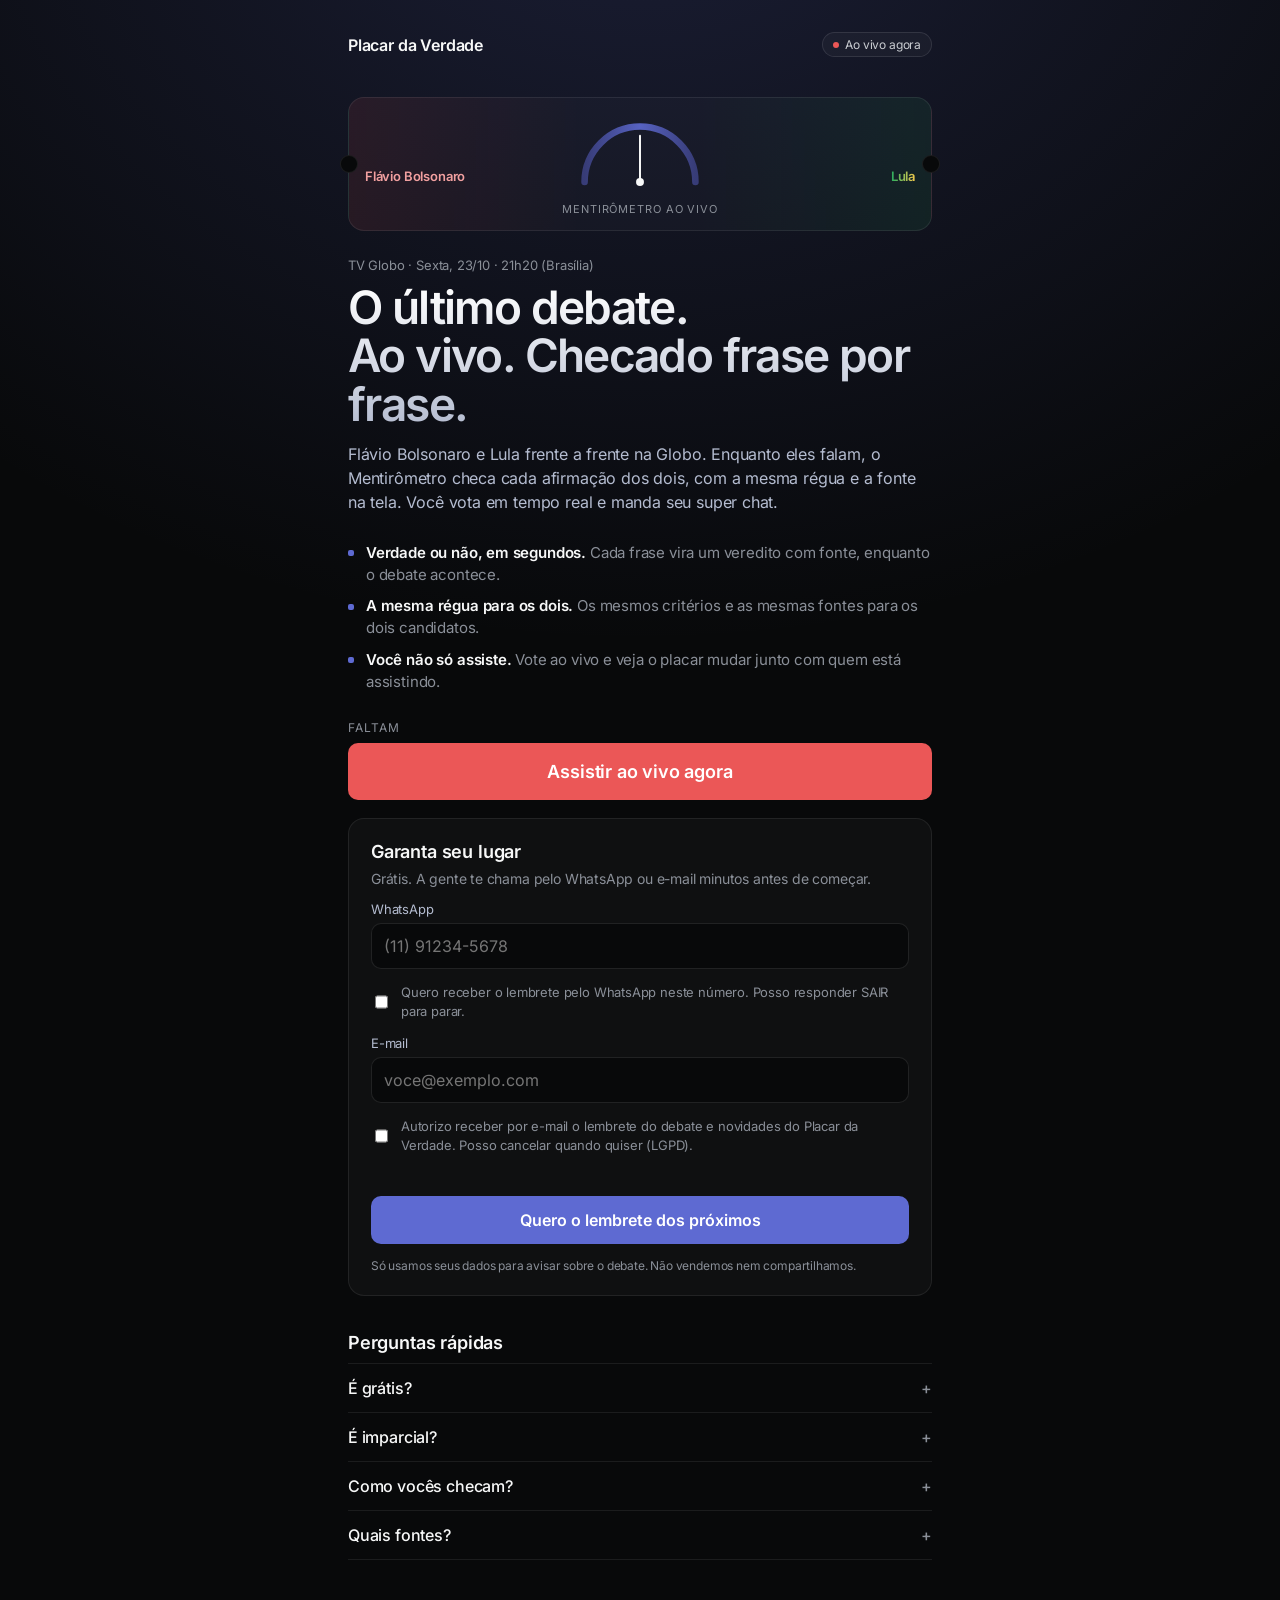
==== landing/index.html @ 4f18fa37 "Deploy landing copy" ====
<!doctype html>
<html lang="pt-BR">
<head>
<meta charset="utf-8">
<meta name="viewport" content="width=device-width, initial-scale=1, viewport-fit=cover">
<title>O último debate, checado frase por frase · Placar da Verdade</title>
<meta name="description" content="Debate da Globo, sex 23/10 às 21h20 (Brasília), com checagem de fatos ao vivo. Receba o lembrete.">
<meta property="og:image" content="../og.jpg">
<link rel="icon" href="../favicon.svg">
<link rel="stylesheet" href="./landing.css">
<script src="../config.js"></script>
<script src="./landing.config.js"></script>
</head>
<body>
<main class="wrap">
  <header class="top"><a href="../" class="brand">Placar da Verdade</a><span class="pill"><i class="dot"></i><span id="pill">Sexta, 21h20</span></span></header>
  <section class="hero">
    <div class="ticket" aria-hidden="true">
      <div class="side a"><span>Flávio Bolsonaro</span></div>
      <svg class="gauge" viewBox="0 0 200 112"><defs><linearGradient id="g" x1="0" x2="1"><stop offset="0" stop-color="#3b4080"/><stop offset=".5" stop-color="#5e6ad2"/><stop offset="1" stop-color="#3b4080"/></linearGradient></defs>
        <path d="M16 100a84 84 0 0 1 168 0" fill="none" stroke="url(#g)" stroke-width="10" stroke-linecap="round" opacity=".9"/>
        <g class="needle"><line x1="100" y1="100" x2="100" y2="30" stroke="#f7f8f8" stroke-width="3" stroke-linecap="round"/><circle cx="100" cy="100" r="6" fill="#f7f8f8"/></g></svg>
      <div class="side b"><span>Lula</span></div>
      <p class="tlabel">Mentirômetro ao vivo</p>
    </div>
    <p class="eyebrow" id="when">TV Globo · Sexta, 23/10 · 21h20 (Brasília)</p>
    <h1>O último debate.<br>Ao vivo. Checado frase por frase.</h1>
    <p class="sub">Flávio Bolsonaro e Lula frente a frente na Globo. Enquanto eles falam, o Mentirômetro checa cada afirmação dos dois, com a mesma régua e a fonte na tela. Você vota em tempo real e manda seu super chat.</p>
    <ul class="perks">
      <li><b>Verdade ou não, em segundos.</b> Cada frase vira um veredito com fonte, enquanto o debate acontece.</li>
      <li><b>A mesma régua para os dois.</b> Os mesmos critérios e as mesmas fontes para os dois candidatos.</li>
      <li><b>Você não só assiste.</b> Vote ao vivo e veja o placar mudar junto com quem está assistindo.</li>
    </ul>
    <p class="clabel">Faltam</p>
    <div class="count" id="count" aria-live="polite">
      <div><b id="cd-d">0</b><span>dias</span></div><div><b id="cd-h">00</b><span>horas</span></div>
      <div><b id="cd-m">00</b><span>min</span></div><div><b id="cd-s">00</b><span>seg</span></div>
    </div>
    <a class="cta live hidden" id="watch" href="../?live=1">Assistir ao vivo agora</a>
    <p class="subs hidden" id="subs-row"><b id="subs" class="mono">—</b> pessoas já vão assistir</p>
  </section>
  <form class="card" id="form" novalidate>
    <h2>Garanta seu lugar</h2>
    <p class="muted small">Grátis. A gente te chama pelo WhatsApp ou e-mail minutos antes de começar.</p>
    <label class="field">WhatsApp<input id="wa" type="tel" inputmode="tel" autocomplete="tel-national" placeholder="(11) 91234-5678"></label>
    <label class="check"><input type="checkbox" id="c-wa"> <span>Quero receber o lembrete pelo WhatsApp neste número. Posso responder SAIR para parar.</span></label>
    <label class="field">E-mail<input id="email" type="email" inputmode="email" autocomplete="email" placeholder="voce@exemplo.com"></label>
    <label class="check"><input type="checkbox" id="c-email"> <span>Autorizo receber por e-mail o lembrete do debate e novidades do Placar da Verdade. Posso cancelar quando quiser (LGPD).</span></label>
    <p class="err" id="err" role="alert"></p>
    <button class="cta" id="go" type="submit">Quero o lembrete</button>
    <p class="fine muted">Só usamos seus dados para avisar sobre o debate. Não vendemos nem compartilhamos.</p>
  </form>
  <div class="card ok hidden" id="done"><h2>Lugar garantido.</h2><p id="done-msg">Você vai receber o lembrete.</p><a href="../">Ver como o placar funciona →</a></div>
  <section class="faq">
    <h2>Perguntas rápidas</h2>
    <details><summary>É grátis?</summary><p>Sim. Assistir, votar e receber o lembrete não custa nada. O super chat é opcional.</p></details>
    <details><summary>É imparcial?</summary><p>Usamos os mesmos critérios para os dois candidatos. A gente checa o que é dito, não quem diz. Cada veredito mostra a fonte para você conferir.</p></details>
    <details><summary>Como vocês checam?</summary><p>A fala é transcrita ao vivo e dividida em afirmações. Cada uma é comparada com dados oficiais e checagens profissionais já publicadas. Quando não há dado confiável, aparece "sem dados", nunca um chute.</p></details>
    <details><summary>Quais fontes?</summary><p>Órgãos oficiais (IBGE, Banco Central, ministérios, TSE) e agências de checagem profissionais. O link da fonte aparece junto com cada veredito.</p></details>
  </section>
</main>
<script type="module" src="./landing.mjs"></script>
</body>
</html>
---- landing/landing.css ----
@font-face { font-family: Inter; font-weight: 100 900; font-display: swap; src: url("../fonts/inter-latin.woff2") format("woff2"); }
* { box-sizing: border-box; }
body { margin: 0; min-height: 100vh; background: radial-gradient(ellipse 80% 50% at 50% -10%, rgba(94,106,210,.22), transparent), #08090a;
  color: #f7f8f8; font-family: Inter, system-ui, sans-serif; font-feature-settings: "cv11","ss01"; -webkit-font-smoothing: antialiased; letter-spacing: -.011em; }
a { color: #c9ccd1; } .muted { color: #8a8f98; } .mono, .count b { font-variant-numeric: tabular-nums; } .hidden { display: none !important; }
.wrap { max-width: 560px; margin: 0 auto; padding: 20px 18px 48px; }
.top { display: flex; justify-content: space-between; align-items: center; margin-bottom: 40px; }
.brand { font-weight: 600; text-decoration: none; color: #f7f8f8; }
.pill { display: flex; gap: 6px; align-items: center; font-size: 12px; color: #c9ccd1; border: 1px solid rgba(255,255,255,.1); background: rgba(255,255,255,.03); padding: 4px 10px; border-radius: 99px; }
.dot { width: 6px; height: 6px; border-radius: 50%; background: #8a8f98; } .is-live .dot { background: #eb5757; animation: p 1.2s infinite; }
@keyframes p { 50% { opacity: .3; } }
.eyebrow { color: #8a8f98; font-size: 13px; margin: 0 0 10px; }
h1 { font-size: clamp(32px, 8vw, 48px); line-height: 1.05; letter-spacing: -.035em; margin: 0 0 14px; font-weight: 600;
  background: linear-gradient(180deg,#fff,#b4bcd0); -webkit-background-clip: text; background-clip: text; color: transparent; }
.sub { color: #b4bcd0; font-size: 16px; line-height: 1.5; margin: 0 0 28px; }
.count { display: grid; grid-template-columns: repeat(4,1fr); gap: 8px; margin-bottom: 18px; }
.count div { background: rgba(255,255,255,.03); border: 1px solid rgba(255,255,255,.08); border-radius: 12px; padding: 14px 0 10px; text-align: center; }
.count b { display: block; font-size: clamp(30px, 9vw, 44px); font-weight: 600; letter-spacing: -.03em; }
.count span { font-size: 11px; color: #8a8f98; text-transform: uppercase; letter-spacing: .06em; }
.subs { color: #8a8f98; margin: 0 0 28px; } .subs b { color: #f7f8f8; }
.card { background: #0f1011; border: 1px solid rgba(255,255,255,.08); border-radius: 16px; padding: 22px; display: grid; gap: 14px; }
.card h2 { margin: 0; font-size: 18px; font-weight: 600; }
.field { display: grid; gap: 6px; font-size: 13px; color: #b4bcd0; }
.field input { font: inherit; font-size: 16px; color: #f7f8f8; background: #08090a; border: 1px solid rgba(255,255,255,.1); border-radius: 10px; padding: 12px; outline: none; }
.field input:focus { border-color: #5e6ad2; box-shadow: 0 0 0 3px rgba(94,106,210,.25); }
.check { display: flex; gap: 10px; font-size: 13px; color: #8a8f98; line-height: 1.45; } .check input { margin-top: 3px; accent-color: #5e6ad2; }
.err { color: #eb5757; font-size: 13px; margin: 0; min-height: 1em; }
.cta { display: block; text-align: center; text-decoration: none; border: 0; border-radius: 10px; padding: 14px; font: inherit; font-weight: 600; font-size: 16px; color: #fff; background: #5e6ad2; cursor: pointer; }
.cta:hover { background: #6e79d6; } .cta:disabled { opacity: .6; }
.cta.live { background: #eb5757; margin-bottom: 18px; font-size: 18px; padding: 18px; }
.fine { font-size: 12px; margin: 0; } .ok p { color: #b4bcd0; margin: 0; }
.small { font-size: 14px; margin: -6px 0 0; }
h1 { font-size: clamp(30px, 7.5vw, 46px); }
.ticket { position: relative; display: grid; grid-template-columns: 1fr auto 1fr; align-items: end; gap: 8px; margin: 0 0 26px; padding: 18px 16px 14px;
  border: 1px solid rgba(255,255,255,.08); border-radius: 16px; background: linear-gradient(90deg, rgba(235,87,87,.10), rgba(255,255,255,.02) 40%, rgba(255,255,255,.02) 60%, rgba(39,174,96,.10)); }
.ticket::before, .ticket::after { content: ""; position: absolute; top: 50%; width: 16px; height: 16px; border-radius: 50%; background: #08090a; border: 1px solid rgba(255,255,255,.08); transform: translateY(-50%); }
.ticket::before { left: -9px; } .ticket::after { right: -9px; }
.side { font-size: 13px; font-weight: 600; padding-bottom: 6px; } .side.a { color: #f2a0a0; } .side.b { color: #9fe0b5; text-align: right; }
.side.b span { background: linear-gradient(90deg,#27ae60,#f2c94c); -webkit-background-clip: text; background-clip: text; color: transparent; }
.gauge { width: 132px; height: auto; }
.needle { transform-origin: 100px 100px; animation: sway 6s ease-in-out infinite; }
@keyframes sway { 0%,100% { transform: rotate(-38deg); } 30% { transform: rotate(24deg); } 55% { transform: rotate(-12deg); } 80% { transform: rotate(40deg); } }
@media (prefers-reduced-motion: reduce) { .needle { animation: none; } }
.tlabel { grid-column: 1 / -1; text-align: center; margin: 4px 0 0; font-size: 11px; letter-spacing: .08em; text-transform: uppercase; color: #8a8f98; }
.perks { list-style: none; padding: 0; margin: 0 0 28px; display: grid; gap: 10px; }
.perks li { color: #8a8f98; font-size: 15px; line-height: 1.45; padding-left: 18px; position: relative; }
.perks li::before { content: ""; position: absolute; left: 0; top: .55em; width: 6px; height: 6px; border-radius: 2px; background: #5e6ad2; }
.perks b { color: #f7f8f8; font-weight: 600; }
.clabel { margin: 0 0 8px; font-size: 12px; text-transform: uppercase; letter-spacing: .08em; color: #8a8f98; }
.faq { margin-top: 36px; } .faq h2 { font-size: 18px; font-weight: 600; margin: 0 0 10px; }
.faq details { border-top: 1px solid rgba(255,255,255,.08); padding: 14px 0; } .faq details:last-child { border-bottom: 1px solid rgba(255,255,255,.08); }
.faq summary { cursor: pointer; font-weight: 500; list-style: none; display: flex; justify-content: space-between; }
.faq summary::after { content: "+"; color: #8a8f98; } .faq details[open] summary::after { content: "–"; }
.faq p { color: #8a8f98; line-height: 1.55; margin: 8px 0 0; font-size: 14px; }
@media (min-width: 900px) { .wrap { max-width: 620px; padding-top: 32px; } }
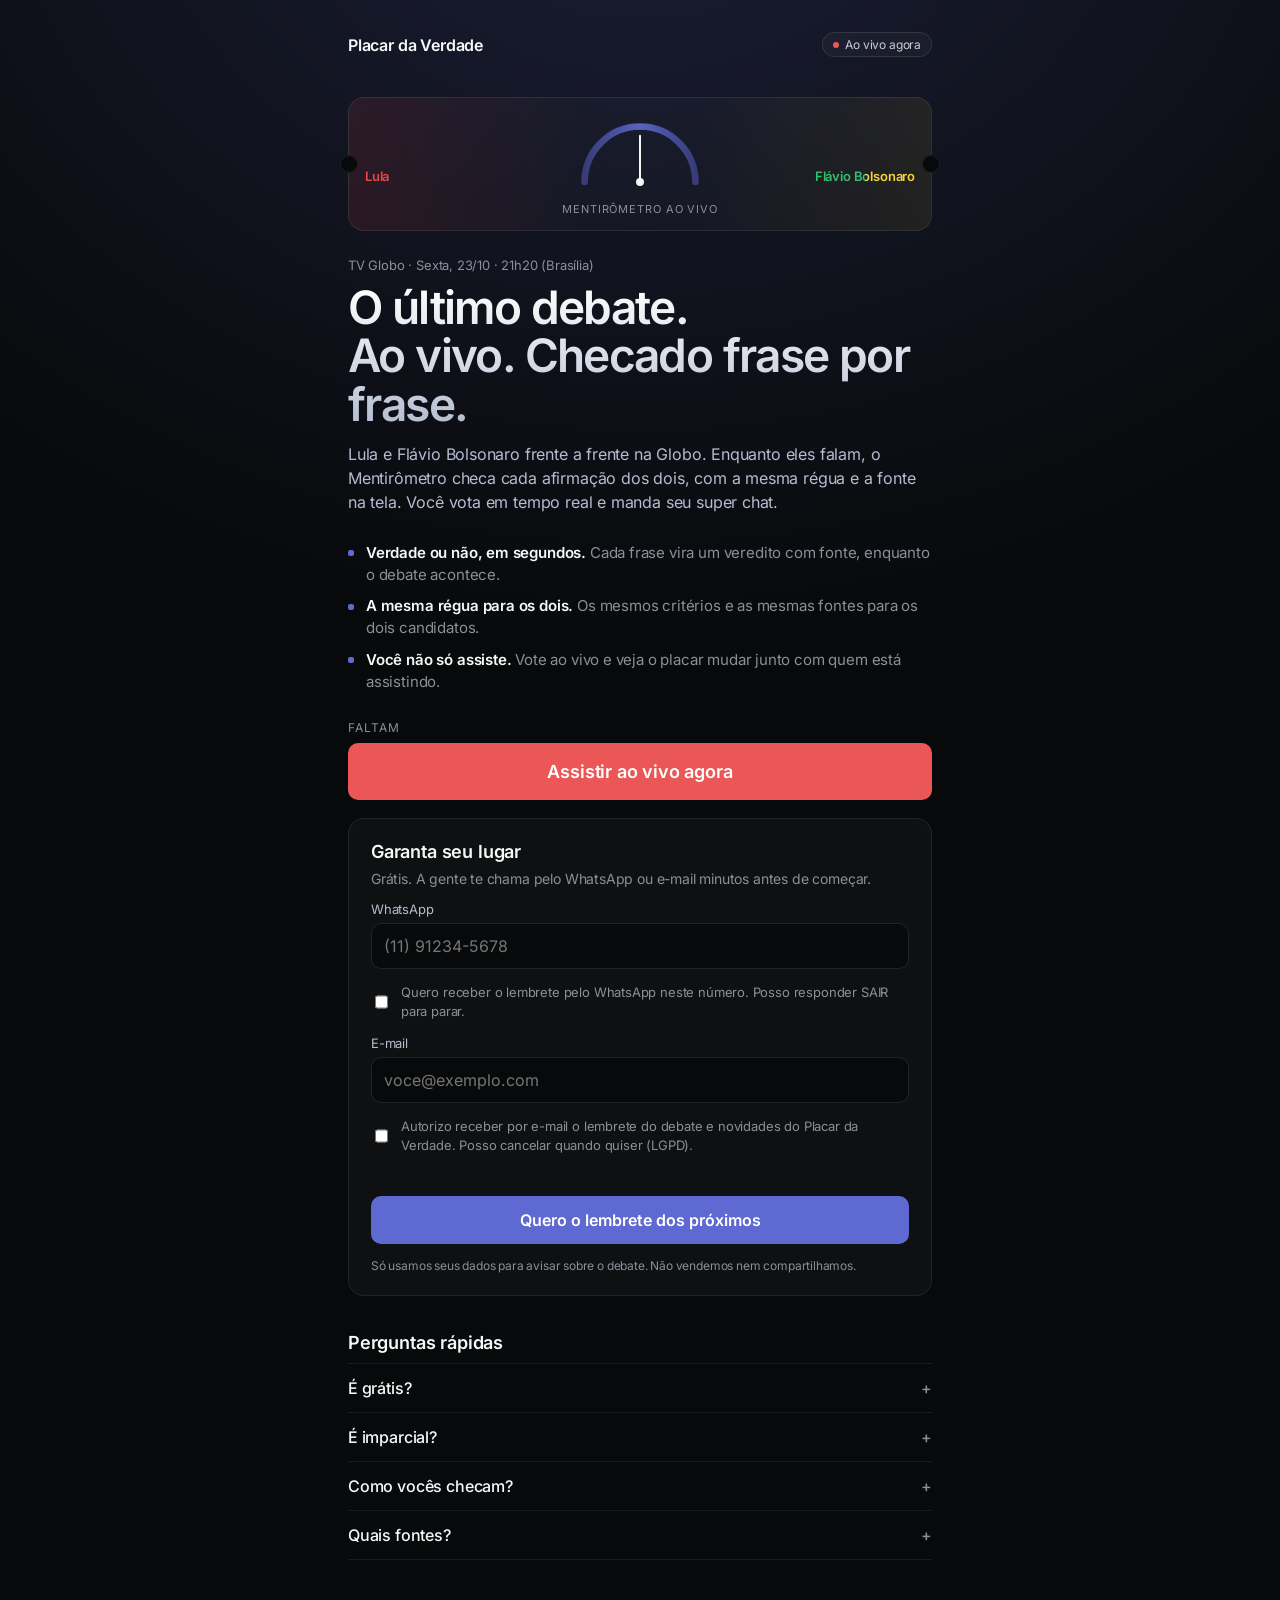
==== commit 6caa14f9: "Deploy landing colors" ====
--- a/landing/index.html
+++ b/landing/index.html
@@ -16,16 +16,16 @@
   <header class="top"><a href="../" class="brand">Placar da Verdade</a><span class="pill"><i class="dot"></i><span id="pill">Sexta, 21h20</span></span></header>
   <section class="hero">
     <div class="ticket" aria-hidden="true">
-      <div class="side a"><span>Flávio Bolsonaro</span></div>
+      <div class="side a"><span>Lula</span></div>
       <svg class="gauge" viewBox="0 0 200 112"><defs><linearGradient id="g" x1="0" x2="1"><stop offset="0" stop-color="#3b4080"/><stop offset=".5" stop-color="#5e6ad2"/><stop offset="1" stop-color="#3b4080"/></linearGradient></defs>
         <path d="M16 100a84 84 0 0 1 168 0" fill="none" stroke="url(#g)" stroke-width="10" stroke-linecap="round" opacity=".9"/>
         <g class="needle"><line x1="100" y1="100" x2="100" y2="30" stroke="#f7f8f8" stroke-width="3" stroke-linecap="round"/><circle cx="100" cy="100" r="6" fill="#f7f8f8"/></g></svg>
-      <div class="side b"><span>Lula</span></div>
+      <div class="side b"><span>Flávio Bolsonaro</span></div>
       <p class="tlabel">Mentirômetro ao vivo</p>
     </div>
     <p class="eyebrow" id="when">TV Globo · Sexta, 23/10 · 21h20 (Brasília)</p>
     <h1>O último debate.<br>Ao vivo. Checado frase por frase.</h1>
-    <p class="sub">Flávio Bolsonaro e Lula frente a frente na Globo. Enquanto eles falam, o Mentirômetro checa cada afirmação dos dois, com a mesma régua e a fonte na tela. Você vota em tempo real e manda seu super chat.</p>
+    <p class="sub">Lula e Flávio Bolsonaro frente a frente na Globo. Enquanto eles falam, o Mentirômetro checa cada afirmação dos dois, com a mesma régua e a fonte na tela. Você vota em tempo real e manda seu super chat.</p>
     <ul class="perks">
       <li><b>Verdade ou não, em segundos.</b> Cada frase vira um veredito com fonte, enquanto o debate acontece.</li>
       <li><b>A mesma régua para os dois.</b> Os mesmos critérios e as mesmas fontes para os dois candidatos.</li>
--- a/landing/landing.css
+++ b/landing/landing.css
@@ -32,11 +32,11 @@
 .small { font-size: 14px; margin: -6px 0 0; }
 h1 { font-size: clamp(30px, 7.5vw, 46px); }
 .ticket { position: relative; display: grid; grid-template-columns: 1fr auto 1fr; align-items: end; gap: 8px; margin: 0 0 26px; padding: 18px 16px 14px;
-  border: 1px solid rgba(255,255,255,.08); border-radius: 16px; background: linear-gradient(90deg, rgba(235,87,87,.10), rgba(255,255,255,.02) 40%, rgba(255,255,255,.02) 60%, rgba(39,174,96,.10)); }
+  border: 1px solid rgba(255,255,255,.08); border-radius: 16px; background: linear-gradient(90deg, rgba(229,72,77,.12), rgba(255,255,255,.02) 40%, rgba(255,255,255,.02) 60%, rgba(245,211,59,.08)); }
 .ticket::before, .ticket::after { content: ""; position: absolute; top: 50%; width: 16px; height: 16px; border-radius: 50%; background: #08090a; border: 1px solid rgba(255,255,255,.08); transform: translateY(-50%); }
 .ticket::before { left: -9px; } .ticket::after { right: -9px; }
-.side { font-size: 13px; font-weight: 600; padding-bottom: 6px; } .side.a { color: #f2a0a0; } .side.b { color: #9fe0b5; text-align: right; }
-.side.b span { background: linear-gradient(90deg,#27ae60,#f2c94c); -webkit-background-clip: text; background-clip: text; color: transparent; }
+.side { font-size: 13px; font-weight: 600; padding-bottom: 6px; } .side.a { color: #E5484D; } .side.b { text-align: right; }
+.side.b span { background: linear-gradient(90deg,#2FBF71 50%,#F5D33B 50%); -webkit-background-clip: text; background-clip: text; color: transparent; }
 .gauge { width: 132px; height: auto; }
 .needle { transform-origin: 100px 100px; animation: sway 6s ease-in-out infinite; }
 @keyframes sway { 0%,100% { transform: rotate(-38deg); } 30% { transform: rotate(24deg); } 55% { transform: rotate(-12deg); } 80% { transform: rotate(40deg); } }
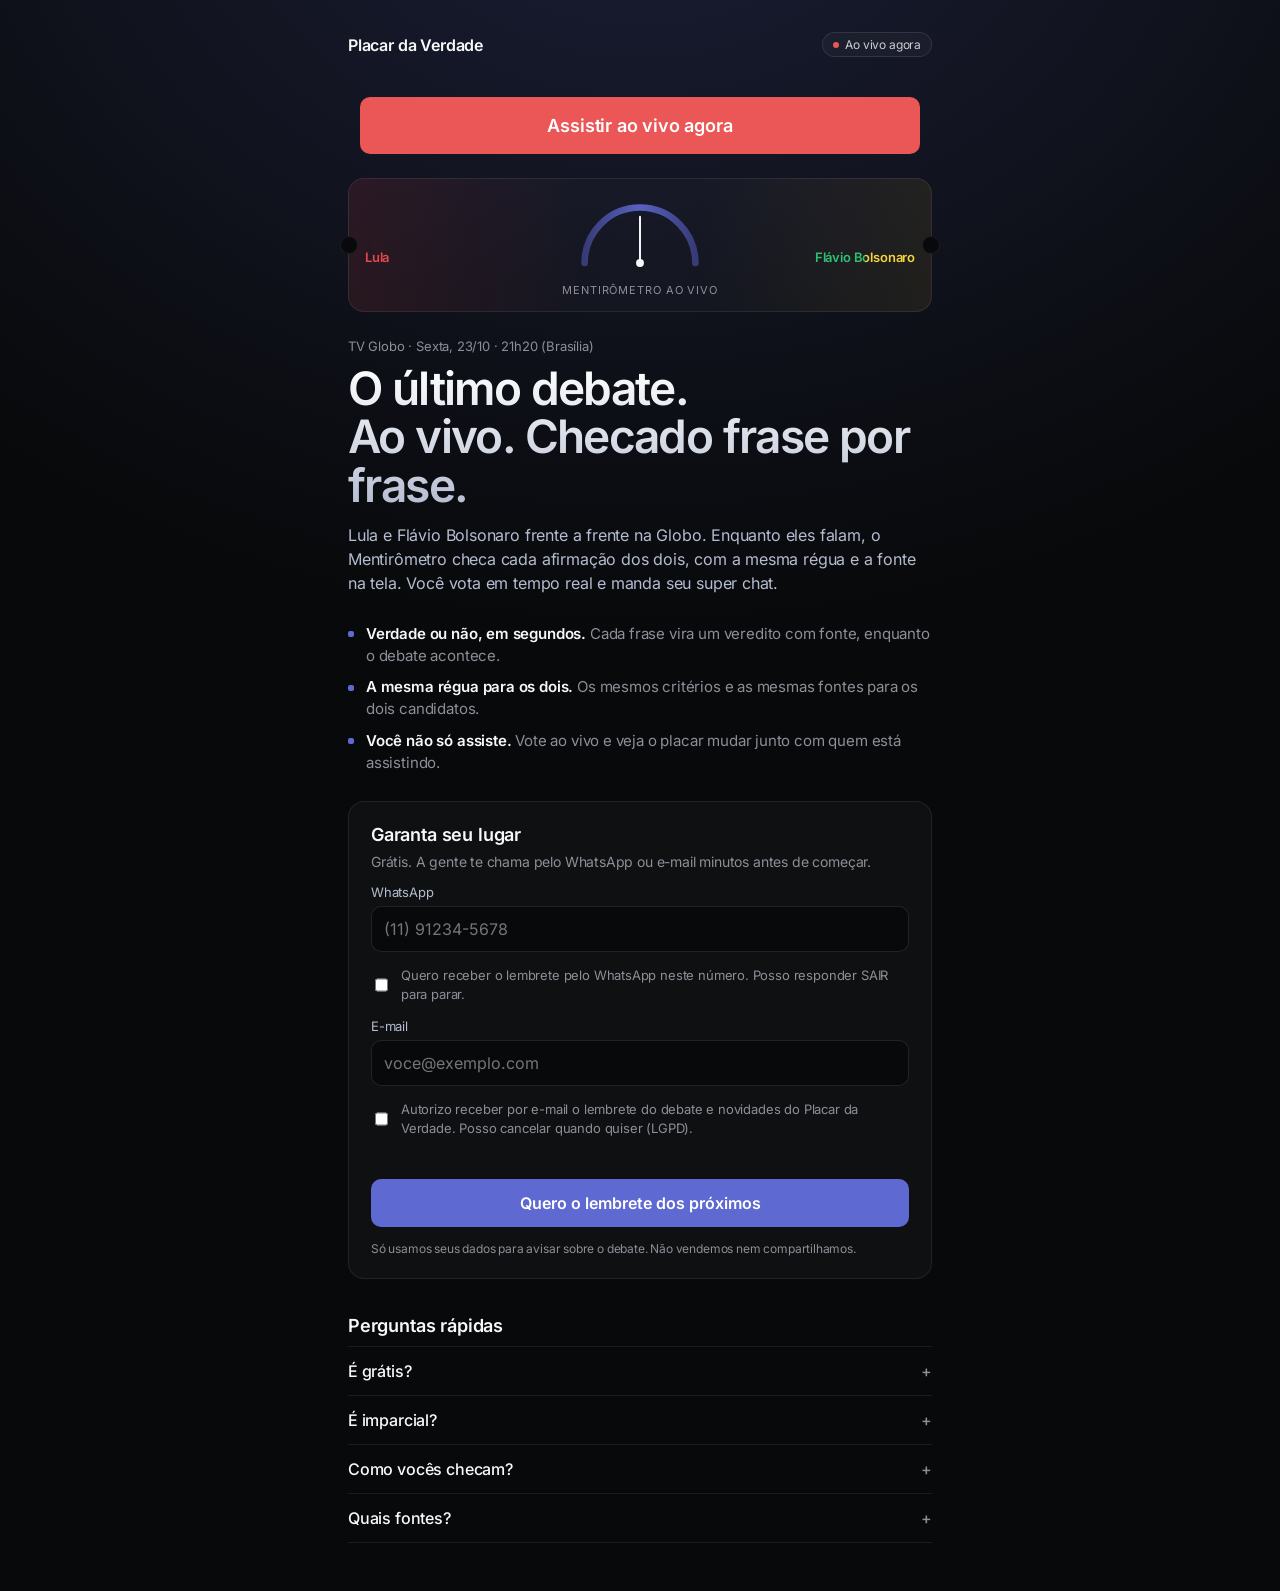
==== commit c5a4f81e: "Deploy landing countdown" ====
--- a/landing/index.html
+++ b/landing/index.html
@@ -14,6 +14,18 @@
 <body>
 <main class="wrap">
   <header class="top"><a href="../" class="brand">Placar da Verdade</a><span class="pill"><i class="dot"></i><span id="pill">Sexta, 21h20</span></span></header>
+  <section class="bigcount" id="count" aria-live="off" aria-label="Contagem regressiva para o debate">
+    <p class="clabel">Faltam</p>
+    <div class="units">
+      <div class="u"><b id="cd-d">0</b><span>dias</span></div>
+      <div class="u"><b id="cd-h">00</b><span>horas</span></div>
+      <div class="u"><b id="cd-m">00</b><span>min</span></div>
+      <div class="u"><b id="cd-s">00</b><span>seg</span></div>
+    </div>
+    <p class="clabel when2">para Lula × Flávio Bolsonaro · TV Globo · sexta 23/10, 21h20</p>
+  </section>
+  <a class="cta live hidden" id="watch" href="../?live=1">Assistir ao vivo agora</a>
+  <div class="subs hidden" id="subs-row"><b id="subs" class="mono">—</b><span>pessoas já vão assistir</span></div>
   <section class="hero">
     <div class="ticket" aria-hidden="true">
       <div class="side a"><span>Lula</span></div>
@@ -31,13 +43,8 @@
       <li><b>A mesma régua para os dois.</b> Os mesmos critérios e as mesmas fontes para os dois candidatos.</li>
       <li><b>Você não só assiste.</b> Vote ao vivo e veja o placar mudar junto com quem está assistindo.</li>
     </ul>
-    <p class="clabel">Faltam</p>
-    <div class="count" id="count" aria-live="polite">
-      <div><b id="cd-d">0</b><span>dias</span></div><div><b id="cd-h">00</b><span>horas</span></div>
-      <div><b id="cd-m">00</b><span>min</span></div><div><b id="cd-s">00</b><span>seg</span></div>
-    </div>
-    <a class="cta live hidden" id="watch" href="../?live=1">Assistir ao vivo agora</a>
-    <p class="subs hidden" id="subs-row"><b id="subs" class="mono">—</b> pessoas já vão assistir</p>
+    
+    
   </section>
   <form class="card" id="form" novalidate>
     <h2>Garanta seu lugar</h2>
--- a/landing/landing.css
+++ b/landing/landing.css
@@ -3,7 +3,7 @@
 body { margin: 0; min-height: 100vh; background: radial-gradient(ellipse 80% 50% at 50% -10%, rgba(94,106,210,.22), transparent), #08090a;
   color: #f7f8f8; font-family: Inter, system-ui, sans-serif; font-feature-settings: "cv11","ss01"; -webkit-font-smoothing: antialiased; letter-spacing: -.011em; }
 a { color: #c9ccd1; } .muted { color: #8a8f98; } .mono, .count b { font-variant-numeric: tabular-nums; } .hidden { display: none !important; }
-.wrap { max-width: 560px; margin: 0 auto; padding: 20px 18px 48px; }
+.wrap { max-width: 560px; overflow-x: clip; margin: 0 auto; padding: 20px 18px 48px; }
 .top { display: flex; justify-content: space-between; align-items: center; margin-bottom: 40px; }
 .brand { font-weight: 600; text-decoration: none; color: #f7f8f8; }
 .pill { display: flex; gap: 6px; align-items: center; font-size: 12px; color: #c9ccd1; border: 1px solid rgba(255,255,255,.1); background: rgba(255,255,255,.03); padding: 4px 10px; border-radius: 99px; }
@@ -53,3 +53,29 @@
 .faq summary::after { content: "+"; color: #8a8f98; } .faq details[open] summary::after { content: "–"; }
 .faq p { color: #8a8f98; line-height: 1.55; margin: 8px 0 0; font-size: 14px; }
 @media (min-width: 900px) { .wrap { max-width: 620px; padding-top: 32px; } }
+
+/* contagem gigante */
+.bigcount { min-height: calc(78svh - 70px); display: flex; flex-direction: column; justify-content: center; align-items: center; text-align: center;
+  width: 100vw; margin: -20px calc(50% - 50vw) 24px; padding: 0 3vw; position: relative; }
+.bigcount::before { content: ""; position: absolute; inset: 20% 10%; background: radial-gradient(closest-side, rgba(94,106,210,.28), transparent); filter: blur(30px); z-index: -1; }
+.bigcount .clabel { font-size: clamp(12px, 3.4vw, 16px); }
+.units { display: grid; grid-template-columns: repeat(2, auto); gap: 2vw 6vw; justify-content: center; }
+.u { display: flex; flex-direction: column; align-items: center; }
+.u b { font-size: clamp(56px, 22vw, 260px); font-weight: 650; line-height: .9; letter-spacing: -.06em; font-variant-numeric: tabular-nums;
+  display: flex; background: linear-gradient(180deg,#fff 30%,#9aa3c7); -webkit-background-clip: text; background-clip: text; color: transparent;
+  filter: drop-shadow(0 0 28px rgba(94,106,210,.35)); }
+.u span { font-size: clamp(11px, 2.6vw, 15px); color: #8a8f98; text-transform: uppercase; letter-spacing: .14em; margin-top: 6px; }
+.dg { display: inline-block; height: .9em; overflow: hidden; font-style: normal; width: .62em; text-align: center; }
+.dg em { display: block; font-style: normal; height: .9em; line-height: .9em; }
+.dg.roll em { animation: roll .45s cubic-bezier(.2,.8,.2,1) forwards; }
+@keyframes roll { from { transform: translateY(0); } to { transform: translateY(-100%); } }
+.when2 { margin-top: 18px !important; color: #b4bcd0 !important; text-transform: none !important; letter-spacing: 0 !important; }
+.subs { display: flex; flex-direction: column; align-items: center; margin: 0 0 32px; text-align: center; }
+.subs.hidden { display: none; }
+.subs b { font-size: clamp(48px, 16vw, 120px); font-weight: 650; letter-spacing: -.05em; line-height: 1; color: #f7f8f8; }
+.subs span { font-size: clamp(15px, 4vw, 20px); color: #b4bcd0; margin-top: 6px; }
+.cta.live { max-width: 560px; margin: 0 auto 24px; }
+@media (min-width: 760px) {
+  .units { grid-template-columns: repeat(4, auto); gap: 0 3vw; }
+  .u b { font-size: clamp(56px, 14vw, 240px); }
+}
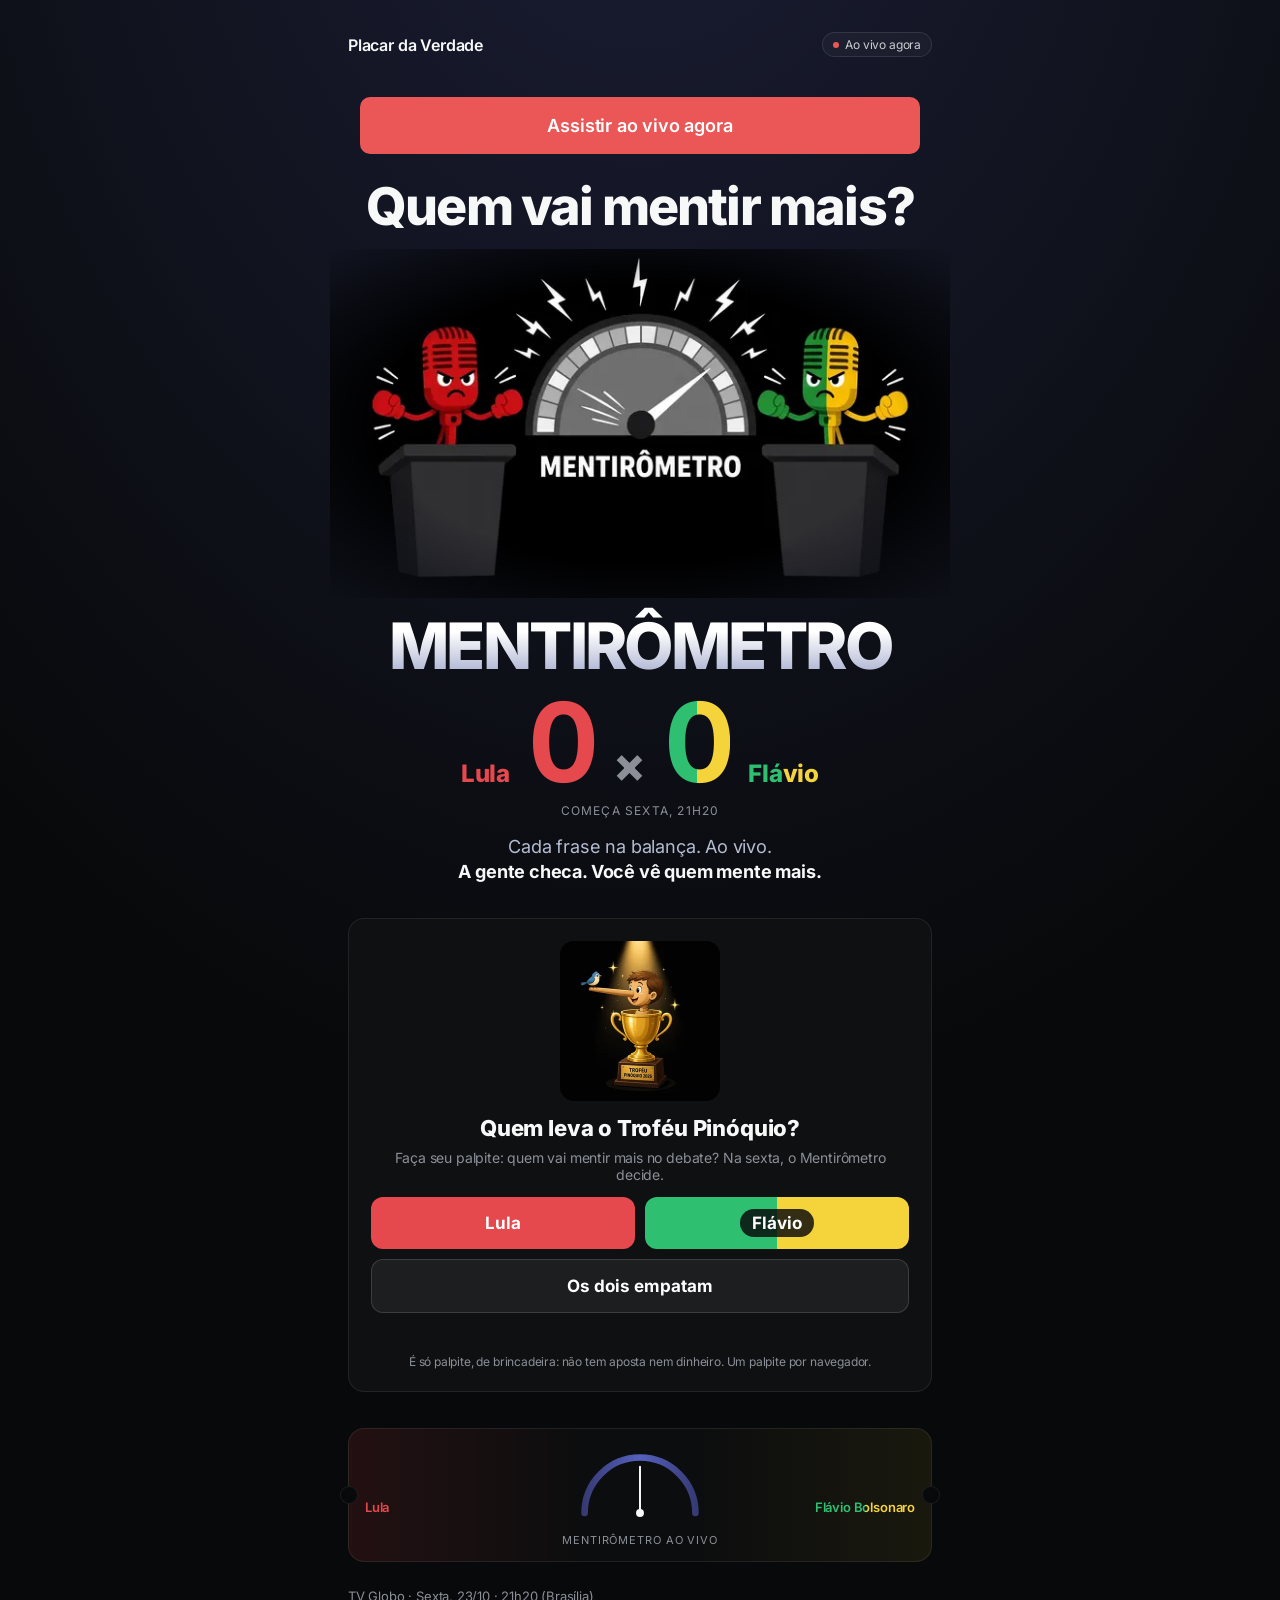
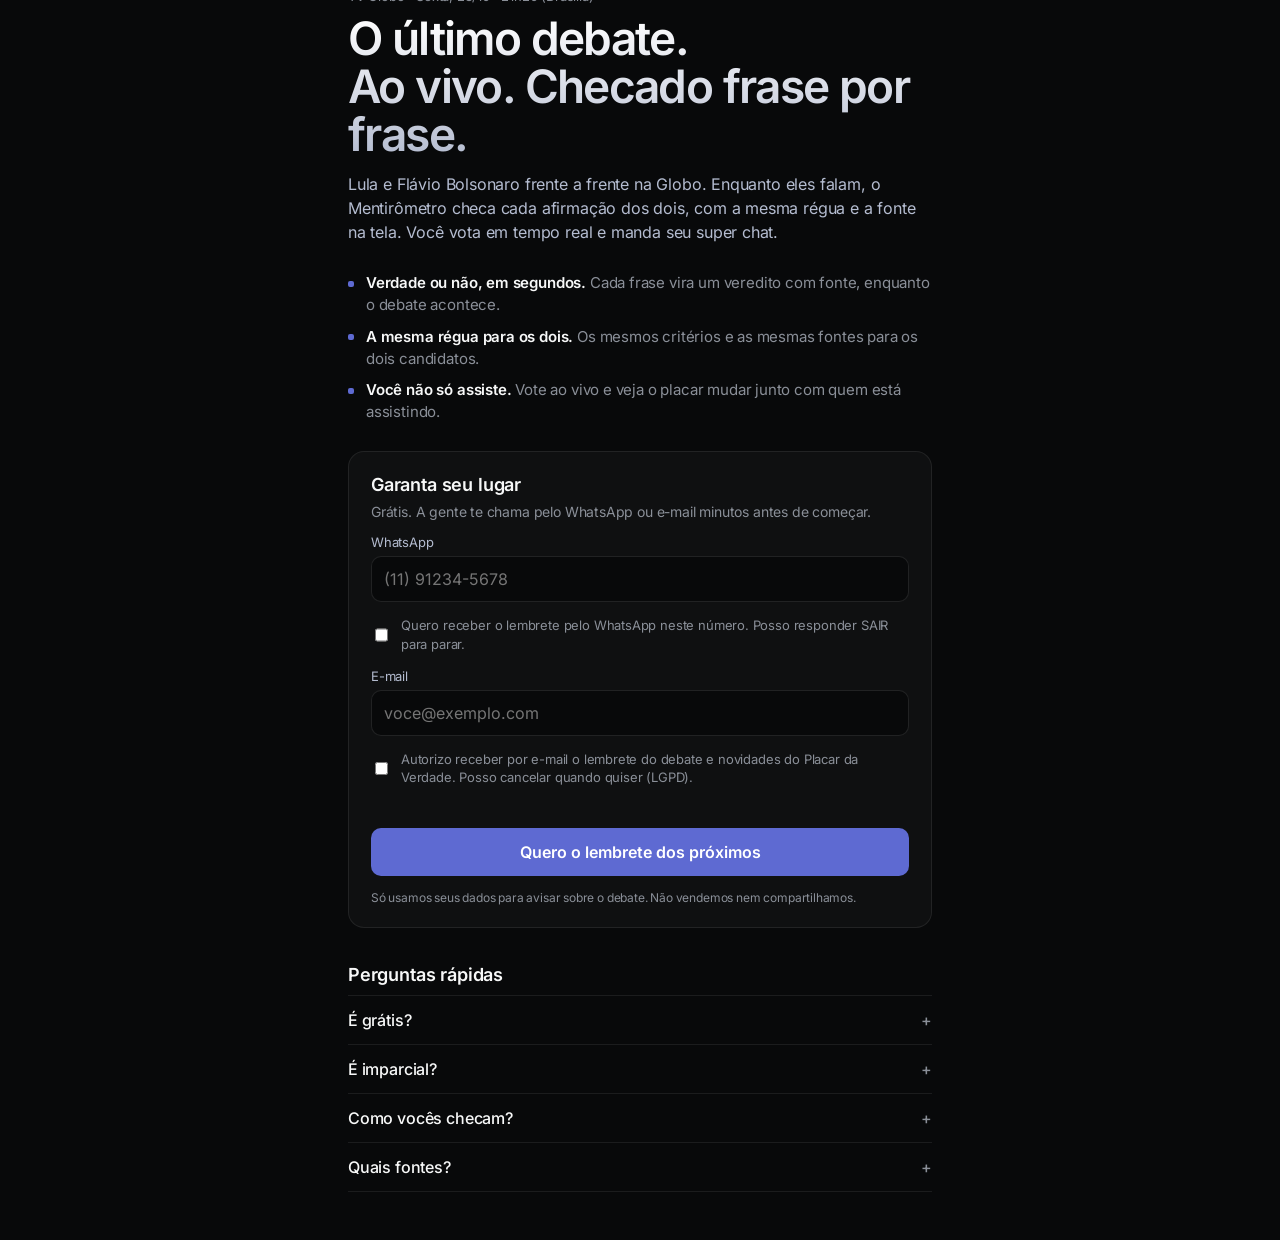
==== commit 220fa903: "Deploy landing: microfones, MENTIRÔMETRO, enquete Troféu Pinóquio (main 8fbbd79)" ====
--- a/landing/index.html
+++ b/landing/index.html
@@ -26,6 +26,44 @@
   </section>
   <a class="cta live hidden" id="watch" href="../?live=1">Assistir ao vivo agora</a>
   <div class="subs hidden" id="subs-row"><b id="subs" class="mono">—</b><span>pessoas já vão assistir</span></div>
+  <section class="brand-hero" aria-labelledby="bh-q">
+    <h2 class="bh-q" id="bh-q">Quem vai mentir mais?</h2>
+    <picture class="bh-art">
+      <source type="image/webp" srcset="./mics-640.webp 640w, ./mics-1280.webp 1280w" sizes="(min-width: 760px) 620px, 100vw">
+      <img src="./mics-960.jpg" width="960" height="540" decoding="async" fetchpriority="high"
+        alt="Ilustração de dois microfones bravos com luvas de boxe, um vermelho e outro metade verde e metade amarelo, brigando em púlpitos iguais enquanto o ponteiro do Mentirômetro enlouquece no meio">
+    </picture>
+    <p class="wordmark" aria-label="Mentirômetro">MENTIRÔMETRO</p>
+    <div class="score" aria-label="Placar do Mentirômetro">
+      <span class="sc-name a">Lula</span><b class="sc-n a" id="sc-1">0</b><span class="sc-x">×</span><b class="sc-n b" id="sc-2">0</b><span class="sc-name b"><span>Flávio</span></span>
+    </div>
+    <p class="sc-label" id="sc-label">começa sexta, 21h20</p>
+    <p class="bh-tag">Cada frase na balança. Ao vivo.</p>
+    <p class="bh-bold"><b>A gente checa. Você vê quem mente mais.</b></p>
+  </section>
+  <section class="card poll" id="poll" aria-labelledby="poll-h">
+    <picture class="poll-art">
+      <source type="image/webp" srcset="./trofeu-320.webp 320w, ./trofeu-640.webp 640w" sizes="160px">
+      <img src="./trofeu-480.jpg" width="480" height="480" loading="lazy" decoding="async"
+        alt="Troféu dourado com a cabeça de um boneco de madeira estilo Pinóquio, de nariz comprido e um passarinho pousado nele, e a placa Troféu Pinóquio 2026">
+    </picture>
+    <h2 id="poll-h">Quem leva o Troféu Pinóquio?</h2>
+    <p class="muted small">Faça seu palpite: quem vai mentir mais no debate? Na sexta, o Mentirômetro decide.</p>
+    <div class="poll-btns" id="poll-btns">
+      <button type="button" class="pb a" data-e="lula">Lula</button>
+      <button type="button" class="pb b" data-e="flavio"><span>Flávio</span></button>
+      <button type="button" class="pb c" data-e="empate">Os dois empatam</button>
+    </div>
+    <div class="poll-res hidden" id="poll-res" aria-live="polite">
+      <div class="bar a" data-e="lula"><span class="bl">Lula</span><i><em></em></i><b>0%</b></div>
+      <div class="bar b" data-e="flavio"><span class="bl">Flávio</span><i><em></em></i><b>0%</b></div>
+      <div class="bar c" data-e="empate"><span class="bl">Empate</span><i><em></em></i><b>0%</b></div>
+      <p class="muted small"><span id="poll-n">0</span> palpites · seu palpite: <b id="poll-mine"></b> · <a href="#" id="poll-change">mudar</a></p>
+    </div>
+    <p class="err" id="poll-err" role="alert"></p>
+    <div class="poll-post hidden" id="poll-post"><p><b id="poll-post-t"></b></p></div>
+    <p class="fine muted">É só palpite, de brincadeira: não tem aposta nem dinheiro. Um palpite por navegador.</p>
+  </section>
   <section class="hero">
     <div class="ticket" aria-hidden="true">
       <div class="side a"><span>Lula</span></div>
--- a/landing/landing.css
+++ b/landing/landing.css
@@ -79,3 +79,41 @@
   .units { grid-template-columns: repeat(4, auto); gap: 0 3vw; }
   .u b { font-size: clamp(56px, 14vw, 240px); }
 }
+
+/* marca: pergunta, arte, MENTIRÔMETRO e placar */
+.brand-hero { text-align: center; margin: 0 0 36px; }
+.bh-q { font-size: clamp(30px, 8.5vw, 52px); font-weight: 800; letter-spacing: -.035em; line-height: 1.1; margin: 0 0 14px; }
+.bh-art { display: block; margin: 0 -18px; }
+.bh-art img { display: block; width: 100%; height: auto; transform-origin: 50% 80%;
+  -webkit-mask-image: radial-gradient(ellipse 72% 68% at 50% 50%, #000 58%, transparent 100%); mask-image: radial-gradient(ellipse 72% 68% at 50% 50%, #000 58%, transparent 100%);
+  animation: wobble 5s ease-in-out infinite; }
+@keyframes wobble { 0%,100% { transform: rotate(-.8deg) scale(1); } 50% { transform: rotate(.8deg) scale(1.015); } }
+@media (prefers-reduced-motion: reduce) { .bh-art img { animation: none; } }
+.wordmark { font-weight: 800; font-size: clamp(30px, 10.6vw, 64px); line-height: 1.15; letter-spacing: -.04em; margin: 6px 0 4px; padding-top: .08em; white-space: nowrap;
+  background: linear-gradient(180deg,#fff 35%,#9aa3c7); -webkit-background-clip: text; background-clip: text; color: transparent; }
+.score { display: flex; justify-content: center; align-items: baseline; gap: clamp(8px, 3vw, 18px); font-weight: 800; }
+.sc-name { font-size: clamp(16px, 4.6vw, 24px); }
+.sc-n { font-size: clamp(56px, 18vw, 110px); line-height: 1; font-variant-numeric: tabular-nums; letter-spacing: -.04em; }
+.sc-x { font-size: clamp(28px, 8vw, 48px); color: #8a8f98; }
+.sc-name.a, .sc-n.a { color: #E5484D; }
+.sc-n.b, .sc-name.b span { background: linear-gradient(90deg,#2FBF71 50%,#F5D33B 50%); -webkit-background-clip: text; background-clip: text; color: transparent; }
+.sc-label { color: #8a8f98; text-transform: uppercase; letter-spacing: .1em; font-size: 12px; margin: 6px 0 18px; }
+.bh-tag { color: #b4bcd0; font-size: 18px; margin: 0 0 4px; } .bh-bold { font-size: 18px; margin: 0; }
+/* Troféu Pinóquio */
+.poll { margin: 0 0 36px; text-align: center; }
+.poll-art img { width: 160px; height: 160px; border-radius: 14px; display: block; margin: 0 auto; }
+.poll h2 { font-size: 22px; font-weight: 800; }
+.poll-btns { display: grid; grid-template-columns: 1fr 1fr; gap: 10px; }
+.pb { font: inherit; font-weight: 700; font-size: 17px; color: #fff; border: 0; border-radius: 12px; padding: 16px 10px; cursor: pointer; }
+.pb.a { background: #E5484D; }
+.pb.b { background: linear-gradient(90deg,#2FBF71 50%,#F5D33B 50%); }
+.pb.b span { background: rgba(8,9,10,.82); padding: 4px 12px; border-radius: 99px; }
+.pb.c { grid-column: 1 / -1; background: rgba(255,255,255,.06); border: 1px solid rgba(255,255,255,.14); }
+.pb:disabled { opacity: .6; } .pb[aria-pressed="true"] { outline: 2px solid #fff; outline-offset: 2px; }
+.poll-res { display: grid; gap: 10px; text-align: left; }
+.bar { display: grid; grid-template-columns: 64px 1fr 44px; align-items: center; gap: 8px; font-size: 14px; }
+.bar i { height: 12px; border-radius: 99px; background: rgba(255,255,255,.06); overflow: hidden; display: block; }
+.bar em { display: block; height: 100%; width: 0; transition: width .5s; }
+.bar.a em { background: #E5484D; } .bar.b em { background: linear-gradient(90deg,#2FBF71 50%,#F5D33B 50%); background-size: 100% 100%; } .bar.c em { background: #8a8f98; }
+.bar b { text-align: right; font-variant-numeric: tabular-nums; } .bar.mine .bl { font-weight: 700; color: #fff; }
+.poll-post { border-top: 1px solid rgba(255,255,255,.08); padding-top: 10px; }
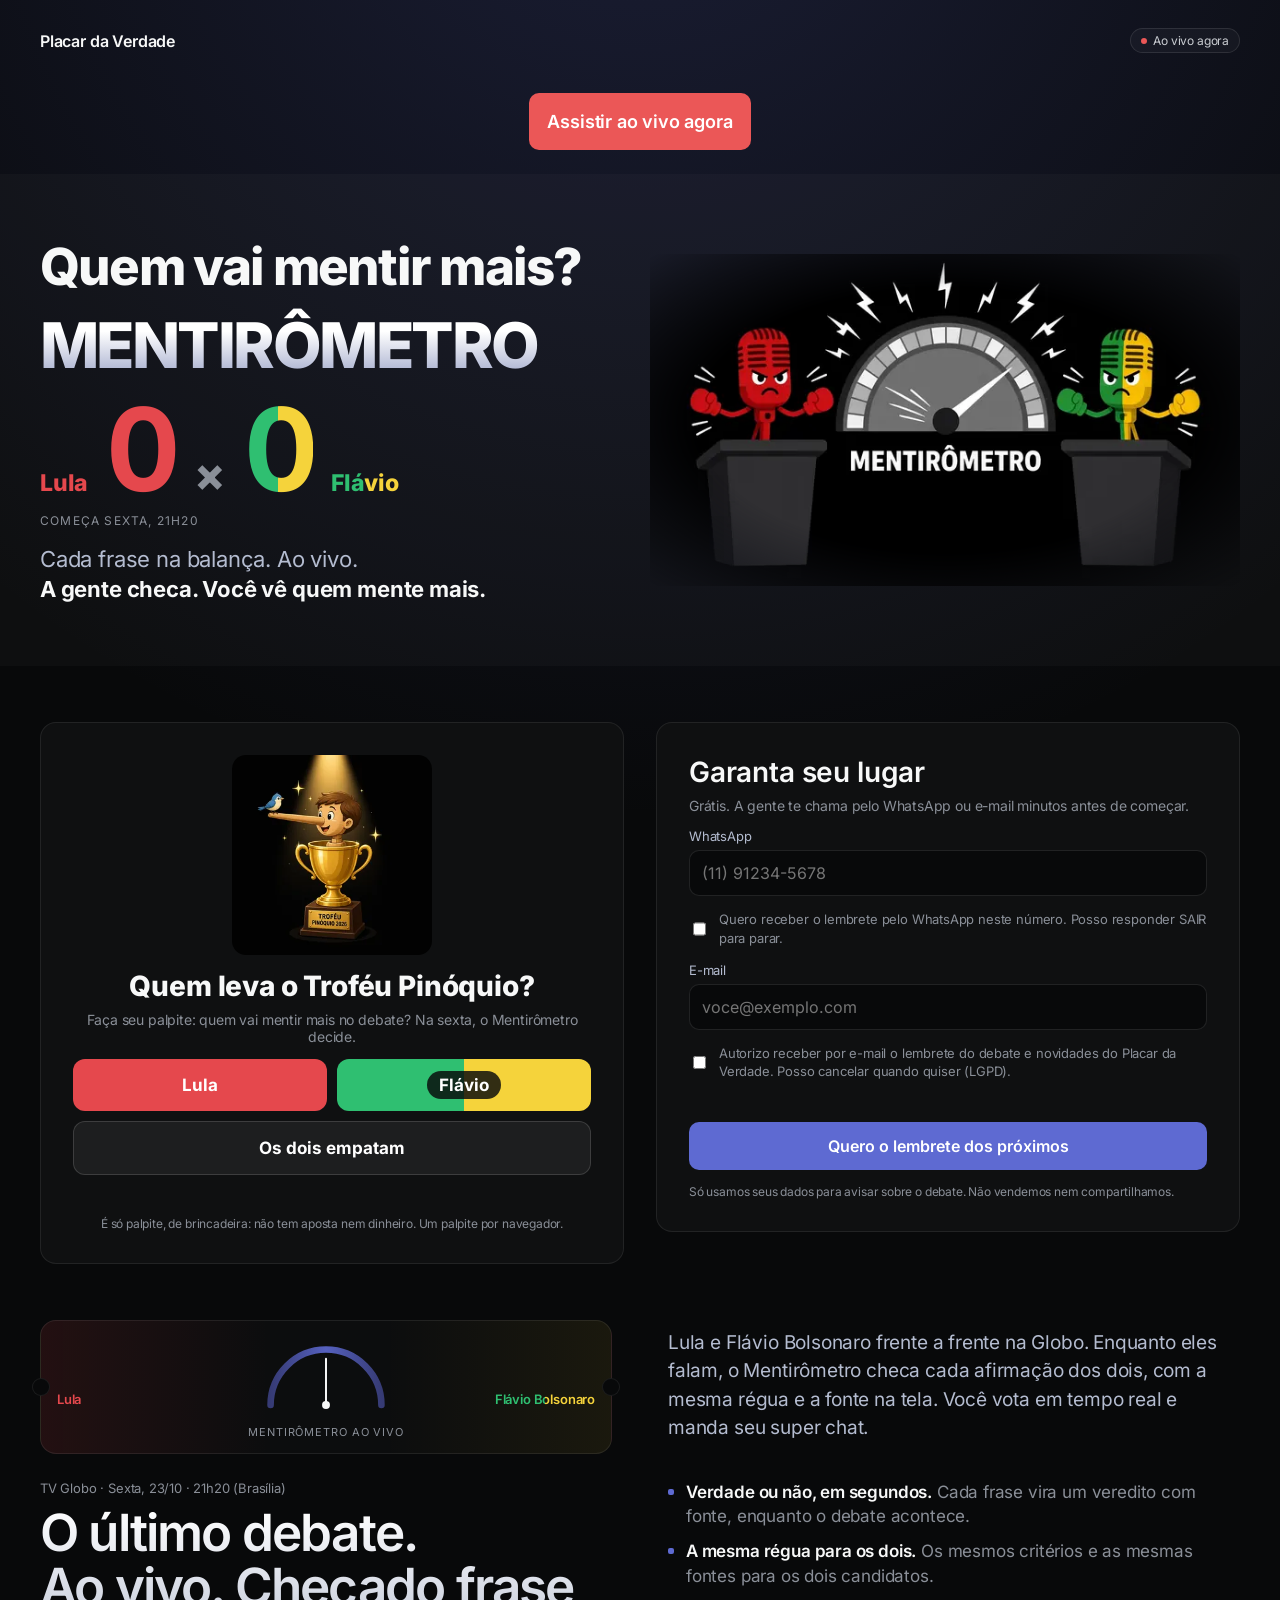
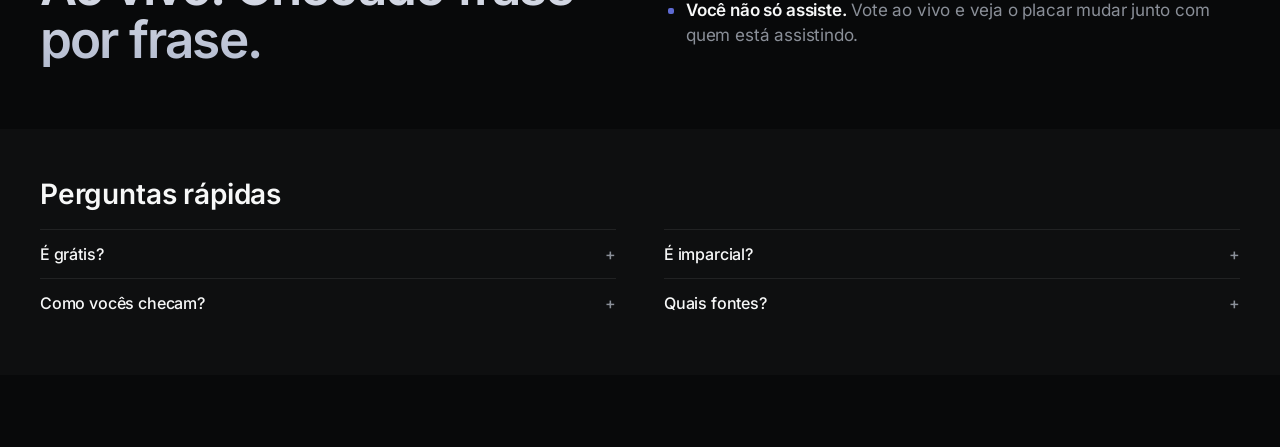
==== commit fc4bae78: "Deploy landing desktop (0a1ce33)" ====
--- a/landing/index.html
+++ b/landing/index.html
@@ -27,12 +27,8 @@
   <a class="cta live hidden" id="watch" href="../?live=1">Assistir ao vivo agora</a>
   <div class="subs hidden" id="subs-row"><b id="subs" class="mono">—</b><span>pessoas já vão assistir</span></div>
   <section class="brand-hero" aria-labelledby="bh-q">
+    <div class="bh-left">
     <h2 class="bh-q" id="bh-q">Quem vai mentir mais?</h2>
-    <picture class="bh-art">
-      <source type="image/webp" srcset="./mics-640.webp 640w, ./mics-1280.webp 1280w" sizes="(min-width: 760px) 620px, 100vw">
-      <img src="./mics-960.jpg" width="960" height="540" decoding="async" fetchpriority="high"
-        alt="Ilustração de dois microfones bravos com luvas de boxe, um vermelho e outro metade verde e metade amarelo, brigando em púlpitos iguais enquanto o ponteiro do Mentirômetro enlouquece no meio">
-    </picture>
     <p class="wordmark" aria-label="Mentirômetro">MENTIRÔMETRO</p>
     <div class="score" aria-label="Placar do Mentirômetro">
       <span class="sc-name a">Lula</span><b class="sc-n a" id="sc-1">0</b><span class="sc-x">×</span><b class="sc-n b" id="sc-2">0</b><span class="sc-name b"><span>Flávio</span></span>
@@ -40,6 +36,12 @@
     <p class="sc-label" id="sc-label">começa sexta, 21h20</p>
     <p class="bh-tag">Cada frase na balança. Ao vivo.</p>
     <p class="bh-bold"><b>A gente checa. Você vê quem mente mais.</b></p>
+    </div>
+    <picture class="bh-art">
+      <source type="image/webp" srcset="./mics-640.webp 640w, ./mics-1280.webp 1280w" sizes="(min-width: 1024px) 50vw, (min-width: 760px) 620px, 100vw">
+      <img src="./mics-960.jpg" width="960" height="540" decoding="async" fetchpriority="high"
+        alt="Ilustração de dois microfones bravos com luvas de boxe, um vermelho e outro metade verde e metade amarelo, brigando em púlpitos iguais enquanto o ponteiro do Mentirômetro enlouquece no meio">
+    </picture>
   </section>
   <section class="card poll" id="poll" aria-labelledby="poll-h">
     <picture class="poll-art">
@@ -98,10 +100,12 @@
   <div class="card ok hidden" id="done"><h2>Lugar garantido.</h2><p id="done-msg">Você vai receber o lembrete.</p><a href="../">Ver como o placar funciona →</a></div>
   <section class="faq">
     <h2>Perguntas rápidas</h2>
+    <div class="faq-g">
     <details><summary>É grátis?</summary><p>Sim. Assistir, votar e receber o lembrete não custa nada. O super chat é opcional.</p></details>
     <details><summary>É imparcial?</summary><p>Usamos os mesmos critérios para os dois candidatos. A gente checa o que é dito, não quem diz. Cada veredito mostra a fonte para você conferir.</p></details>
     <details><summary>Como vocês checam?</summary><p>A fala é transcrita ao vivo e dividida em afirmações. Cada uma é comparada com dados oficiais e checagens profissionais já publicadas. Quando não há dado confiável, aparece "sem dados", nunca um chute.</p></details>
     <details><summary>Quais fontes?</summary><p>Órgãos oficiais (IBGE, Banco Central, ministérios, TSE) e agências de checagem profissionais. O link da fonte aparece junto com cada veredito.</p></details>
+    </div>
   </section>
 </main>
 <script type="module" src="./landing.mjs"></script>
--- a/landing/landing.css
+++ b/landing/landing.css
@@ -117,3 +117,54 @@
 .bar.a em { background: #E5484D; } .bar.b em { background: linear-gradient(90deg,#2FBF71 50%,#F5D33B 50%); background-size: 100% 100%; } .bar.c em { background: #8a8f98; }
 .bar b { text-align: right; font-variant-numeric: tabular-nums; } .bar.mine .bl { font-weight: 700; color: #fff; }
 .poll-post { border-top: 1px solid rgba(255,255,255,.08); padding-top: 10px; }
+
+@media (max-width: 1023.98px) {
+  .brand-hero { display: flex; flex-direction: column; }
+  .bh-left { display: contents; }
+  .brand-hero > * , .bh-left > * { order: 2; }
+  .bh-q { order: 0 !important; } .bh-art { order: 1 !important; }
+}
+/* ===== desktop real (>=1024px) ===== */
+@media (min-width: 1024px) {
+  body { overflow-x: clip; }
+  .wrap { max-width: 1280px; overflow-x: visible; padding: 28px 40px 72px; display: grid; grid-template-columns: 1fr 1fr; column-gap: 32px;
+    grid-template-areas: "top top" "count count" "watch watch" "subs subs" "brand brand" "poll form" "hero hero" "faq faq"; }
+  .top { grid-area: top; } .bigcount { grid-area: count; } #watch { grid-area: watch; } .subs { grid-area: subs; }
+  .brand-hero { grid-area: brand; } .poll { grid-area: poll; } #form, #done { grid-area: form; align-self: start; } .hero { grid-area: hero; } .faq { grid-area: faq; }
+  .bigcount { width: auto; margin: 0 0 40px; padding: 0; min-height: calc(82svh - 90px); }
+  .units { grid-template-columns: repeat(4, auto); gap: 0 3.2vw; }
+  .u b { font-size: min(13.5vw, 300px); }
+  .u span { font-size: clamp(13px, 1.1vw, 20px); }
+  .bigcount .clabel { font-size: clamp(14px, 1.2vw, 20px); }
+  /* hero de duas colunas, fundo full-bleed */
+  .brand-hero { display: grid; grid-template-columns: minmax(0, 1fr) minmax(0, 1.05fr); column-gap: 48px; align-items: center; text-align: left;
+    padding: 64px 0; margin: 0 0 56px; position: relative;
+    isolation: isolate; }
+  .brand-hero::before, .faq::before { content: ""; position: absolute; top: 0; bottom: 0; left: calc(50% - 50vw); right: calc(50% - 50vw); background: rgba(255,255,255,.025); z-index: -1; }
+  .bh-left { container-type: inline-size; min-width: 0; }
+  .bh-art { grid-column: 2; grid-row: 1; margin: 0; }
+  .bh-q { font-size: clamp(40px, 4vw, 64px); margin-bottom: 10px; }
+  .wordmark { font-size: 11.2cqi; margin: 8px 0 10px; }
+  .score { justify-content: flex-start; }
+  .sc-n { font-size: clamp(96px, 9vw, 160px); } .sc-name { font-size: clamp(22px, 1.8vw, 32px); } .sc-x { font-size: clamp(40px, 3.6vw, 64px); }
+  .bh-tag, .bh-bold { font-size: 22px; }
+  .poll, #form, #done { margin: 0 0 56px; padding: 32px; }
+  .poll { align-self: start; } .poll h2 { font-size: 28px; }
+  .poll-art img { width: 200px; height: 200px; }
+  #form h2, #done h2 { font-size: 28px; }
+  .hero { display: grid; grid-template-columns: minmax(0, 1fr) minmax(0, 1fr); column-gap: 56px; align-items: start; margin-bottom: 24px; }
+  .hero .ticket { grid-column: 1; } .hero .eyebrow, .hero h1 { grid-column: 1; }
+  .hero .sub { grid-column: 2; grid-row: 1; font-size: 19px; align-self: center; }
+  .hero .perks { grid-column: 2; grid-row: 2 / span 2; }
+  .hero h1 { font-size: clamp(44px, 4vw, 64px); }
+  .perks li { font-size: 17px; }
+  .faq { margin-top: 24px; padding: 48px 0; position: relative; isolation: isolate; }
+  .faq h2 { font-size: 28px; margin-bottom: 18px; }
+  .faq .faq-g { display: grid; grid-template-columns: 1fr 1fr; column-gap: 48px; }
+  .faq details:last-child { border-bottom: 0; }
+  .faq p, .faq summary { font-size: 16px; }
+}
+@media (min-width: 1440px) {
+  .wrap { max-width: 1320px; padding-left: 48px; padding-right: 48px; }
+  .brand-hero { padding: 80px 0; column-gap: 64px; }
+}
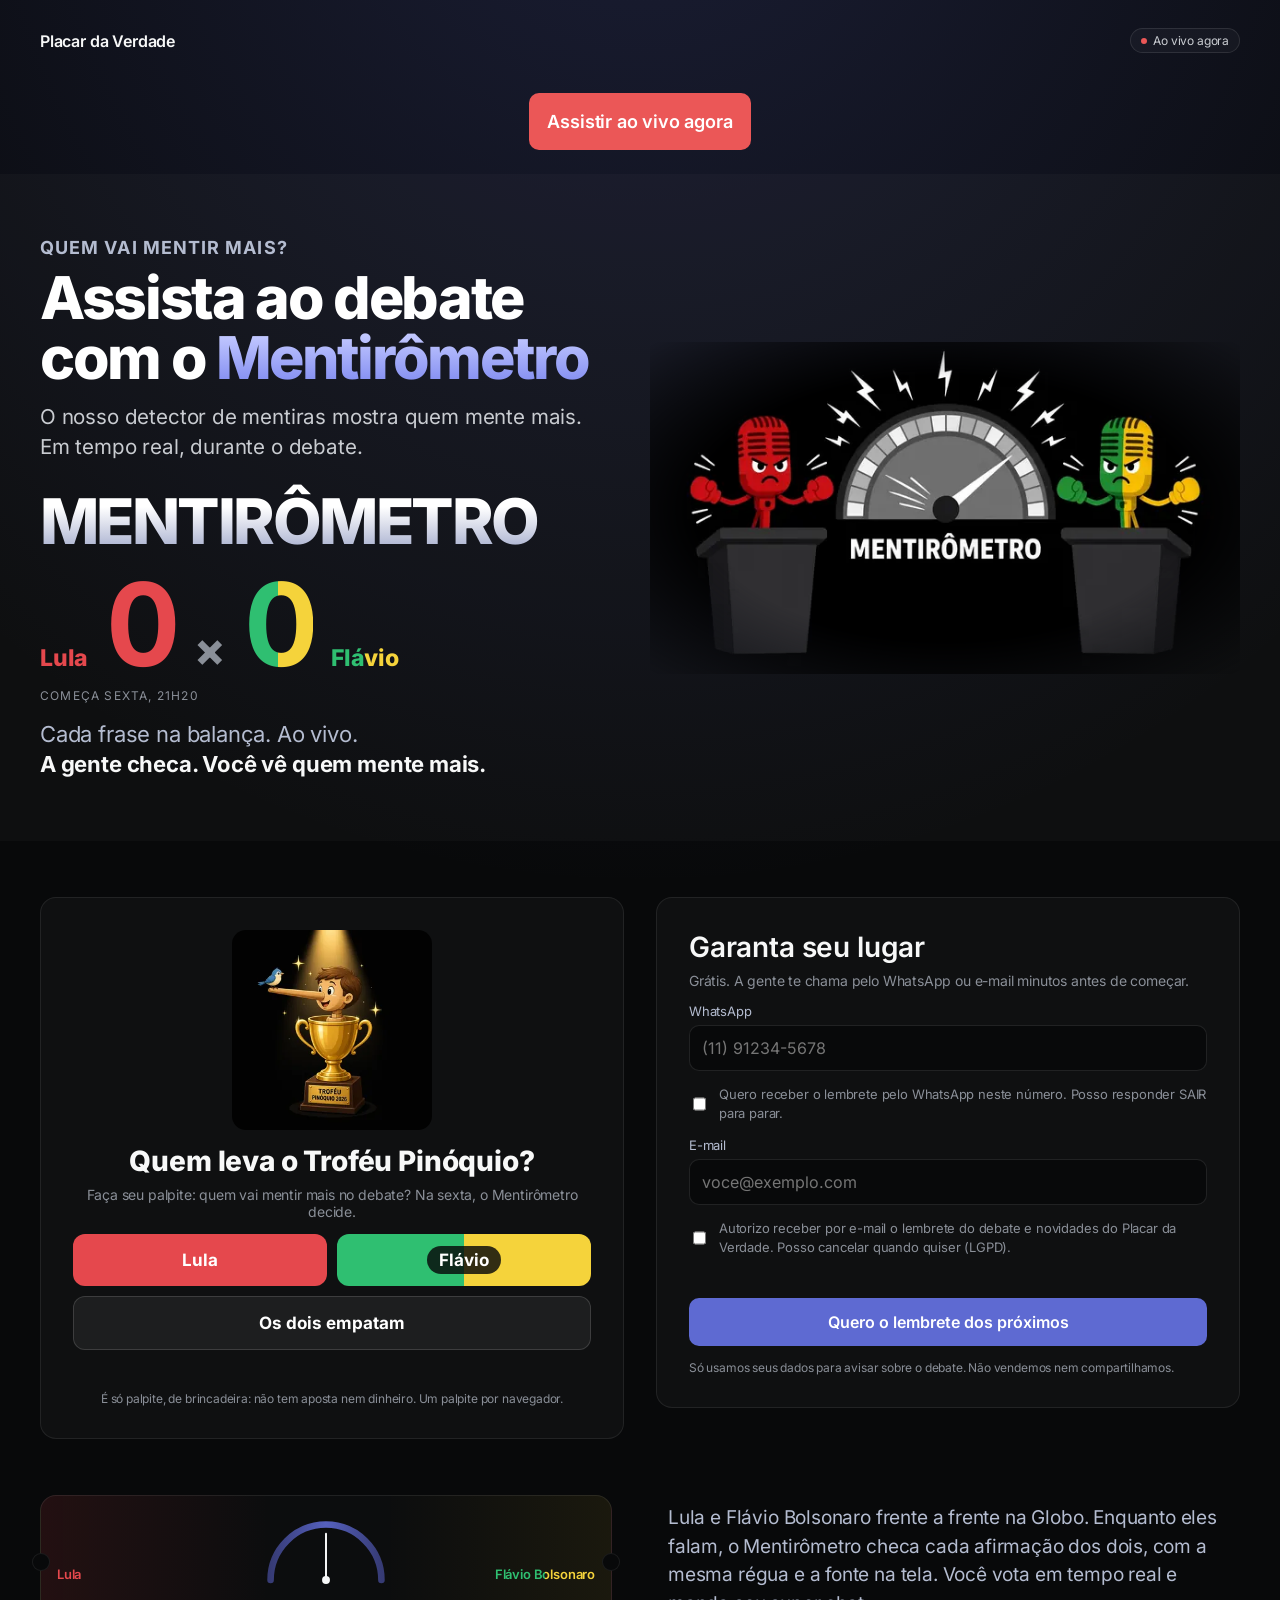
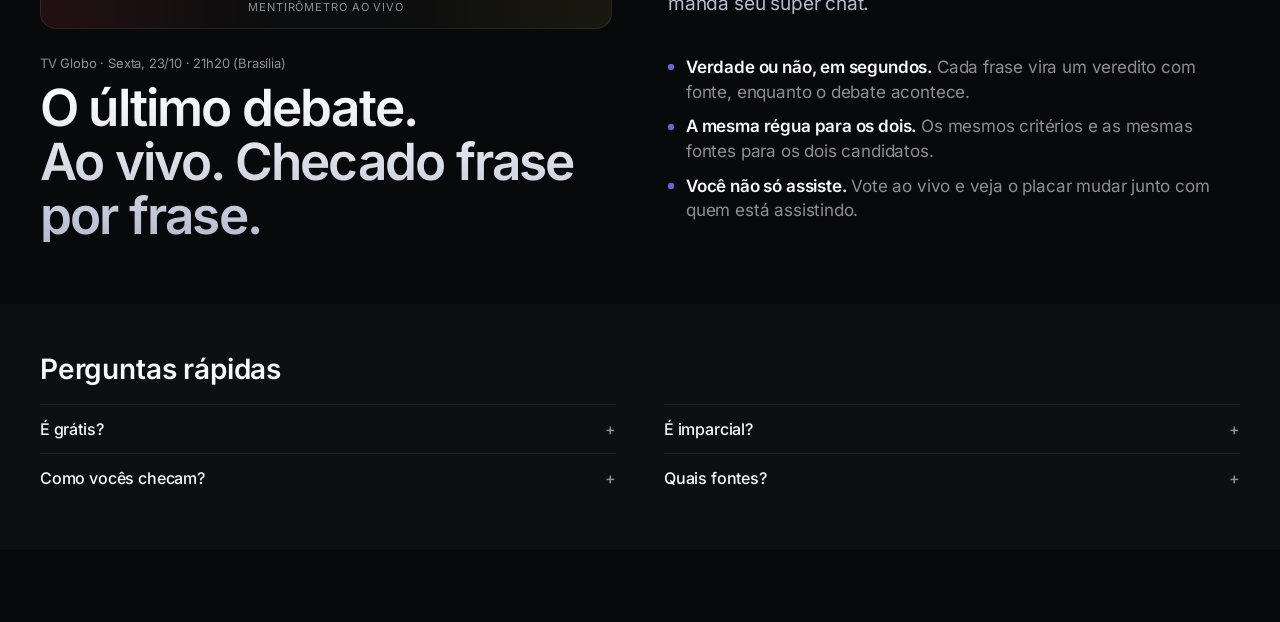
==== commit 33a9d38b: "Deploy landing manchete (0971001)" ====
--- a/landing/index.html
+++ b/landing/index.html
@@ -3,8 +3,10 @@
 <head>
 <meta charset="utf-8">
 <meta name="viewport" content="width=device-width, initial-scale=1, viewport-fit=cover">
-<title>O último debate, checado frase por frase · Placar da Verdade</title>
-<meta name="description" content="Debate da Globo, sex 23/10 às 21h20 (Brasília), com checagem de fatos ao vivo. Receba o lembrete.">
+<title>Assista ao debate com o Mentirômetro · Placar da Verdade</title>
+<meta name="description" content="O nosso detector de mentiras mostra quem mente mais. Em tempo real, durante o debate. Globo, sex 23/10, 21h20.">
+<meta property="og:title" content="Assista ao debate com o Mentirômetro">
+<meta property="og:description" content="O nosso detector de mentiras mostra quem mente mais. Em tempo real, durante o debate. Globo, sex 23/10, 21h20.">
 <meta property="og:image" content="../og.jpg">
 <link rel="icon" href="../favicon.svg">
 <link rel="stylesheet" href="./landing.css">
@@ -28,7 +30,9 @@
   <div class="subs hidden" id="subs-row"><b id="subs" class="mono">—</b><span>pessoas já vão assistir</span></div>
   <section class="brand-hero" aria-labelledby="bh-q">
     <div class="bh-left">
-    <h2 class="bh-q" id="bh-q">Quem vai mentir mais?</h2>
+    <p class="bh-q bh-kicker" id="bh-q">Quem vai mentir mais?</p>
+    <h1 class="bh-h1">Assista ao debate com o <em>Mentirômetro</em></h1>
+    <p class="bh-sub">O nosso detector de mentiras mostra quem mente mais. Em tempo real, durante o debate.</p>
     <p class="wordmark" aria-label="Mentirômetro">MENTIRÔMETRO</p>
     <div class="score" aria-label="Placar do Mentirômetro">
       <span class="sc-name a">Lula</span><b class="sc-n a" id="sc-1">0</b><span class="sc-x">×</span><b class="sc-n b" id="sc-2">0</b><span class="sc-name b"><span>Flávio</span></span>
@@ -76,7 +80,7 @@
       <p class="tlabel">Mentirômetro ao vivo</p>
     </div>
     <p class="eyebrow" id="when">TV Globo · Sexta, 23/10 · 21h20 (Brasília)</p>
-    <h1>O último debate.<br>Ao vivo. Checado frase por frase.</h1>
+    <h2 class="h1like">O último debate.<br>Ao vivo. Checado frase por frase.</h2>
     <p class="sub">Lula e Flávio Bolsonaro frente a frente na Globo. Enquanto eles falam, o Mentirômetro checa cada afirmação dos dois, com a mesma régua e a fonte na tela. Você vota em tempo real e manda seu super chat.</p>
     <ul class="perks">
       <li><b>Verdade ou não, em segundos.</b> Cada frase vira um veredito com fonte, enquanto o debate acontece.</li>
--- a/landing/landing.css
+++ b/landing/landing.css
@@ -30,7 +30,8 @@
 .cta.live { background: #eb5757; margin-bottom: 18px; font-size: 18px; padding: 18px; }
 .fine { font-size: 12px; margin: 0; } .ok p { color: #b4bcd0; margin: 0; }
 .small { font-size: 14px; margin: -6px 0 0; }
-h1 { font-size: clamp(30px, 7.5vw, 46px); }
+h1, .h1like { font-size: clamp(30px, 7.5vw, 46px); }
+.h1like { line-height: 1.05; letter-spacing: -.035em; margin: 0 0 14px; font-weight: 600; background: linear-gradient(180deg,#fff,#b4bcd0); -webkit-background-clip: text; background-clip: text; color: transparent; }
 .ticket { position: relative; display: grid; grid-template-columns: 1fr auto 1fr; align-items: end; gap: 8px; margin: 0 0 26px; padding: 18px 16px 14px;
   border: 1px solid rgba(255,255,255,.08); border-radius: 16px; background: linear-gradient(90deg, rgba(229,72,77,.12), rgba(255,255,255,.02) 40%, rgba(255,255,255,.02) 60%, rgba(245,211,59,.08)); }
 .ticket::before, .ticket::after { content: ""; position: absolute; top: 50%; width: 16px; height: 16px; border-radius: 50%; background: #08090a; border: 1px solid rgba(255,255,255,.08); transform: translateY(-50%); }
@@ -122,7 +123,7 @@
   .brand-hero { display: flex; flex-direction: column; }
   .bh-left { display: contents; }
   .brand-hero > * , .bh-left > * { order: 2; }
-  .bh-q { order: 0 !important; } .bh-art { order: 1 !important; }
+  .bh-q { order: 0 !important; } .bh-h1 { order: 0 !important; } .bh-sub { order: 0 !important; } .bh-art { order: 1 !important; }
 }
 /* ===== desktop real (>=1024px) ===== */
 @media (min-width: 1024px) {
@@ -153,10 +154,10 @@
   .poll-art img { width: 200px; height: 200px; }
   #form h2, #done h2 { font-size: 28px; }
   .hero { display: grid; grid-template-columns: minmax(0, 1fr) minmax(0, 1fr); column-gap: 56px; align-items: start; margin-bottom: 24px; }
-  .hero .ticket { grid-column: 1; } .hero .eyebrow, .hero h1 { grid-column: 1; }
+  .hero .ticket { grid-column: 1; } .hero .eyebrow, .hero .h1like { grid-column: 1; }
   .hero .sub { grid-column: 2; grid-row: 1; font-size: 19px; align-self: center; }
   .hero .perks { grid-column: 2; grid-row: 2 / span 2; }
-  .hero h1 { font-size: clamp(44px, 4vw, 64px); }
+  .hero .h1like { font-size: clamp(44px, 4vw, 64px); }
   .perks li { font-size: 17px; }
   .faq { margin-top: 24px; padding: 48px 0; position: relative; isolation: isolate; }
   .faq h2 { font-size: 28px; margin-bottom: 18px; }
@@ -168,3 +169,10 @@
   .wrap { max-width: 1320px; padding-left: 48px; padding-right: 48px; }
   .brand-hero { padding: 80px 0; column-gap: 64px; }
 }
+
+/* manchete do Mentirômetro */
+.bh-kicker { font-size: clamp(16px, 4.4vw, 22px) !important; font-weight: 700; color: #b4bcd0; text-transform: uppercase; letter-spacing: .06em !important; margin: 0 0 10px !important; }
+.bh-h1 { font-size: clamp(36px, 10.5vw, 60px); font-weight: 800; line-height: 1.02; letter-spacing: -.04em; margin: 0 0 14px; color: #fff; background: none; -webkit-background-clip: border-box; background-clip: border-box; overflow-wrap: anywhere; hyphens: manual; }
+.bh-h1 em { font-style: normal; display: inline-block; max-width: 100%; background: linear-gradient(180deg,#c3c9ff 10%,#7d88f0); -webkit-background-clip: text; background-clip: text; color: transparent; padding-right: .04em; }
+.bh-sub { color: #c9ccd1; font-size: clamp(17px, 4.6vw, 21px); line-height: 1.45; margin: 0 0 18px; }
+@media (min-width: 1024px) { .bh-h1 { font-size: 10.5cqi; } .bh-sub { font-size: clamp(20px, 1.6vw, 26px); max-width: 34em; } .bh-kicker { font-size: 18px !important; } }
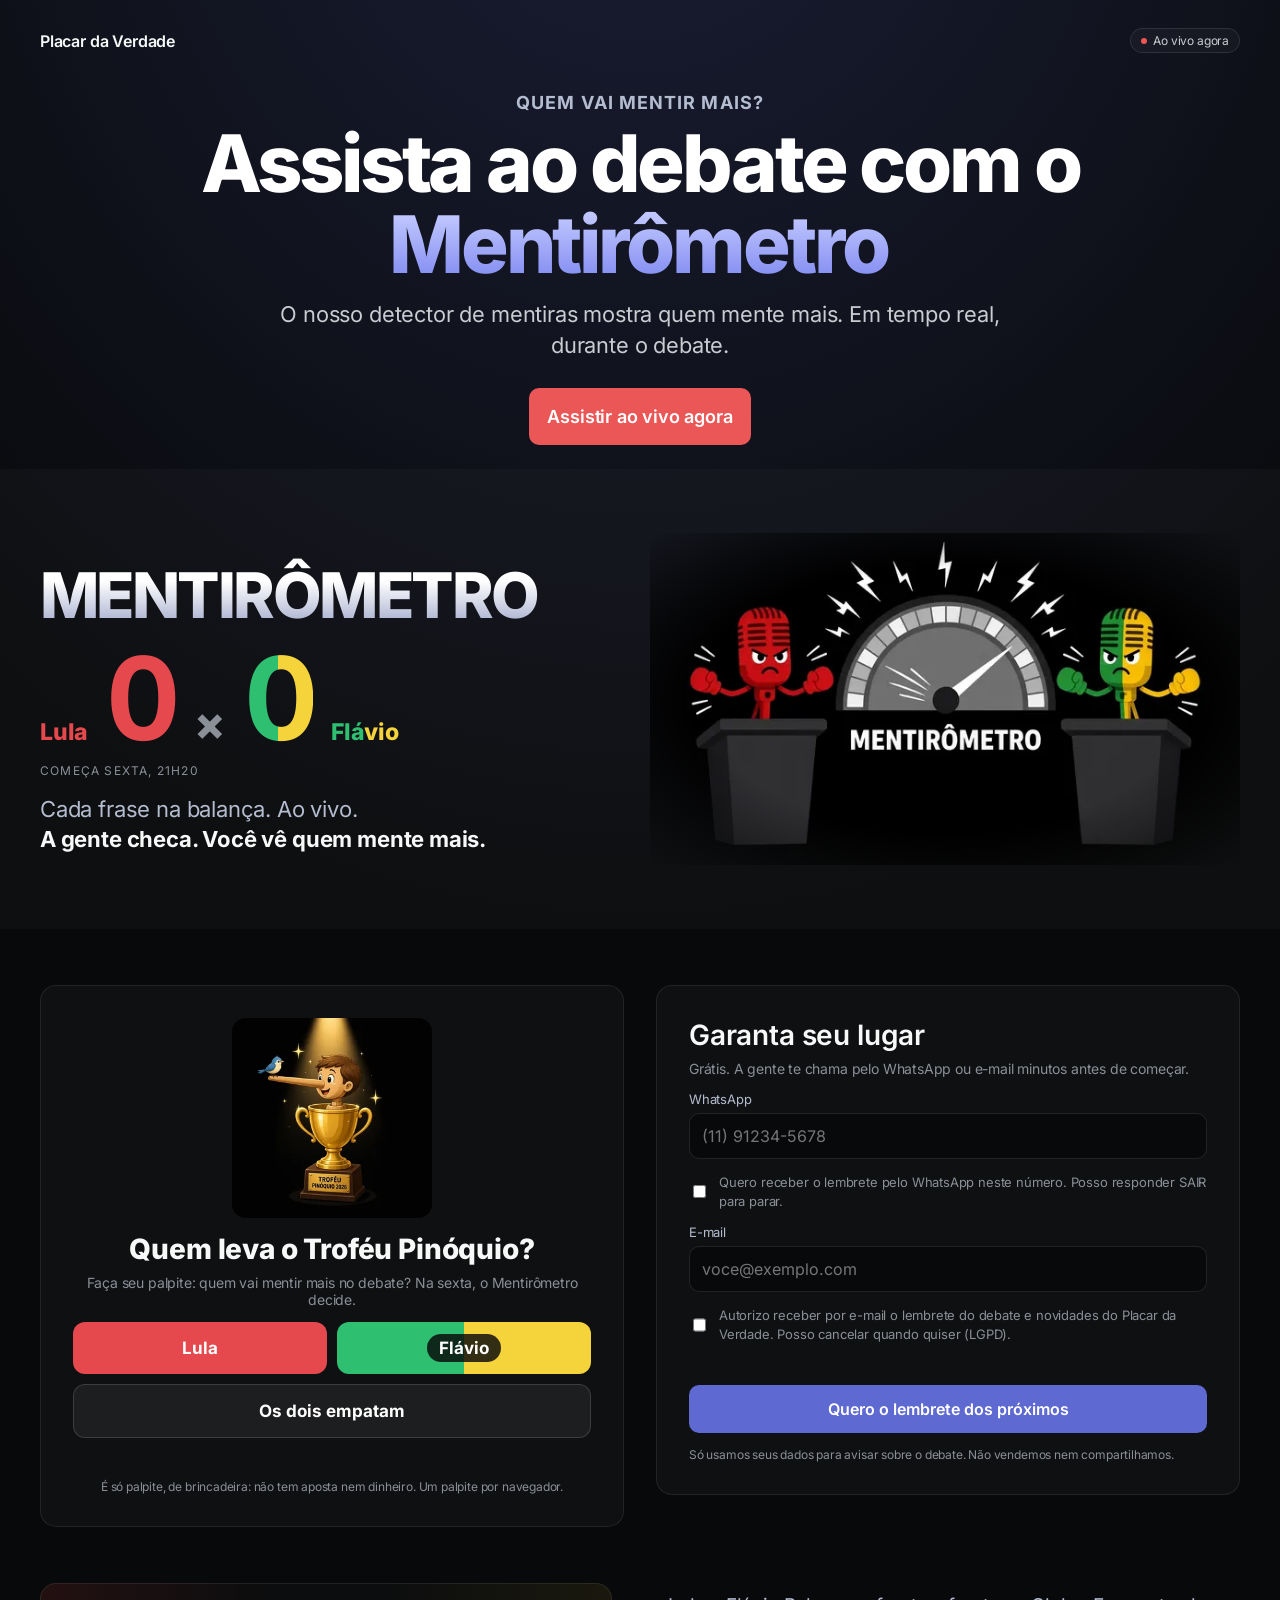
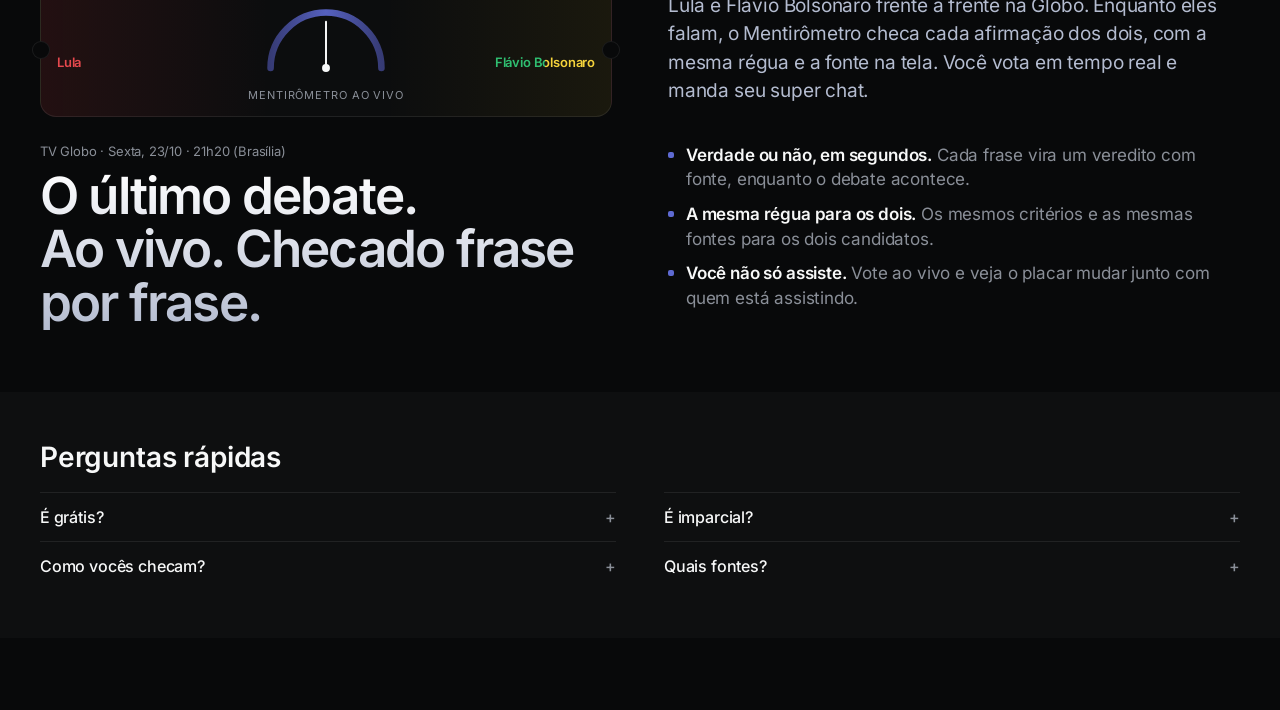
==== commit be2bae59: "Deploy landing manchete no topo (1179c7c)" ====
--- a/landing/index.html
+++ b/landing/index.html
@@ -16,6 +16,11 @@
 <body>
 <main class="wrap">
   <header class="top"><a href="../" class="brand">Placar da Verdade</a><span class="pill"><i class="dot"></i><span id="pill">Sexta, 21h20</span></span></header>
+  <section class="lead" aria-labelledby="lead-h1">
+    <p class="bh-q bh-kicker" id="bh-q">Quem vai mentir mais?</p>
+    <h1 class="bh-h1" id="lead-h1">Assista ao debate com o <em>Mentirômetro</em></h1>
+    <p class="bh-sub">O nosso detector de mentiras mostra quem mente mais. Em tempo real, durante o debate.</p>
+  </section>
   <section class="bigcount" id="count" aria-live="off" aria-label="Contagem regressiva para o debate">
     <p class="clabel">Faltam</p>
     <div class="units">
@@ -28,11 +33,8 @@
   </section>
   <a class="cta live hidden" id="watch" href="../?live=1">Assistir ao vivo agora</a>
   <div class="subs hidden" id="subs-row"><b id="subs" class="mono">—</b><span>pessoas já vão assistir</span></div>
-  <section class="brand-hero" aria-labelledby="bh-q">
+  <section class="brand-hero" aria-label="Mentirômetro">
     <div class="bh-left">
-    <p class="bh-q bh-kicker" id="bh-q">Quem vai mentir mais?</p>
-    <h1 class="bh-h1">Assista ao debate com o <em>Mentirômetro</em></h1>
-    <p class="bh-sub">O nosso detector de mentiras mostra quem mente mais. Em tempo real, durante o debate.</p>
     <p class="wordmark" aria-label="Mentirômetro">MENTIRÔMETRO</p>
     <div class="score" aria-label="Placar do Mentirômetro">
       <span class="sc-name a">Lula</span><b class="sc-n a" id="sc-1">0</b><span class="sc-x">×</span><b class="sc-n b" id="sc-2">0</b><span class="sc-name b"><span>Flávio</span></span>
--- a/landing/landing.css
+++ b/landing/landing.css
@@ -129,8 +129,8 @@
 @media (min-width: 1024px) {
   body { overflow-x: clip; }
   .wrap { max-width: 1280px; overflow-x: visible; padding: 28px 40px 72px; display: grid; grid-template-columns: 1fr 1fr; column-gap: 32px;
-    grid-template-areas: "top top" "count count" "watch watch" "subs subs" "brand brand" "poll form" "hero hero" "faq faq"; }
-  .top { grid-area: top; } .bigcount { grid-area: count; } #watch { grid-area: watch; } .subs { grid-area: subs; }
+    grid-template-areas: "top top" "lead lead" "count count" "watch watch" "subs subs" "brand brand" "poll form" "hero hero" "faq faq"; }
+  .top { grid-area: top; } .lead { grid-area: lead; } .bigcount { grid-area: count; } #watch { grid-area: watch; } .subs { grid-area: subs; }
   .brand-hero { grid-area: brand; } .poll { grid-area: poll; } #form, #done { grid-area: form; align-self: start; } .hero { grid-area: hero; } .faq { grid-area: faq; }
   .bigcount { width: auto; margin: 0 0 40px; padding: 0; min-height: calc(82svh - 90px); }
   .units { grid-template-columns: repeat(4, auto); gap: 0 3.2vw; }
@@ -175,4 +175,7 @@
 .bh-h1 { font-size: clamp(36px, 10.5vw, 60px); font-weight: 800; line-height: 1.02; letter-spacing: -.04em; margin: 0 0 14px; color: #fff; background: none; -webkit-background-clip: border-box; background-clip: border-box; overflow-wrap: anywhere; hyphens: manual; }
 .bh-h1 em { font-style: normal; display: inline-block; max-width: 100%; background: linear-gradient(180deg,#c3c9ff 10%,#7d88f0); -webkit-background-clip: text; background-clip: text; color: transparent; padding-right: .04em; }
 .bh-sub { color: #c9ccd1; font-size: clamp(17px, 4.6vw, 21px); line-height: 1.45; margin: 0 0 18px; }
-@media (min-width: 1024px) { .bh-h1 { font-size: 10.5cqi; } .bh-sub { font-size: clamp(20px, 1.6vw, 26px); max-width: 34em; } .bh-kicker { font-size: 18px !important; } }
+@media (min-width: 1024px) { .bh-h1 { font-size: clamp(64px, 6.2vw, 112px); } .bh-sub { font-size: clamp(20px, 1.7vw, 30px); max-width: 36em; margin-left: auto; margin-right: auto; } .lead { margin: 8px 0 0; } .bigcount { min-height: auto; padding: 24px 0 48px; } .bh-kicker { font-size: 18px !important; } }
+
+.lead { text-align: center; margin: 0 0 8px; }
+.lead + .bigcount { min-height: auto; margin-top: 0; padding-top: 18px; padding-bottom: 30px; }
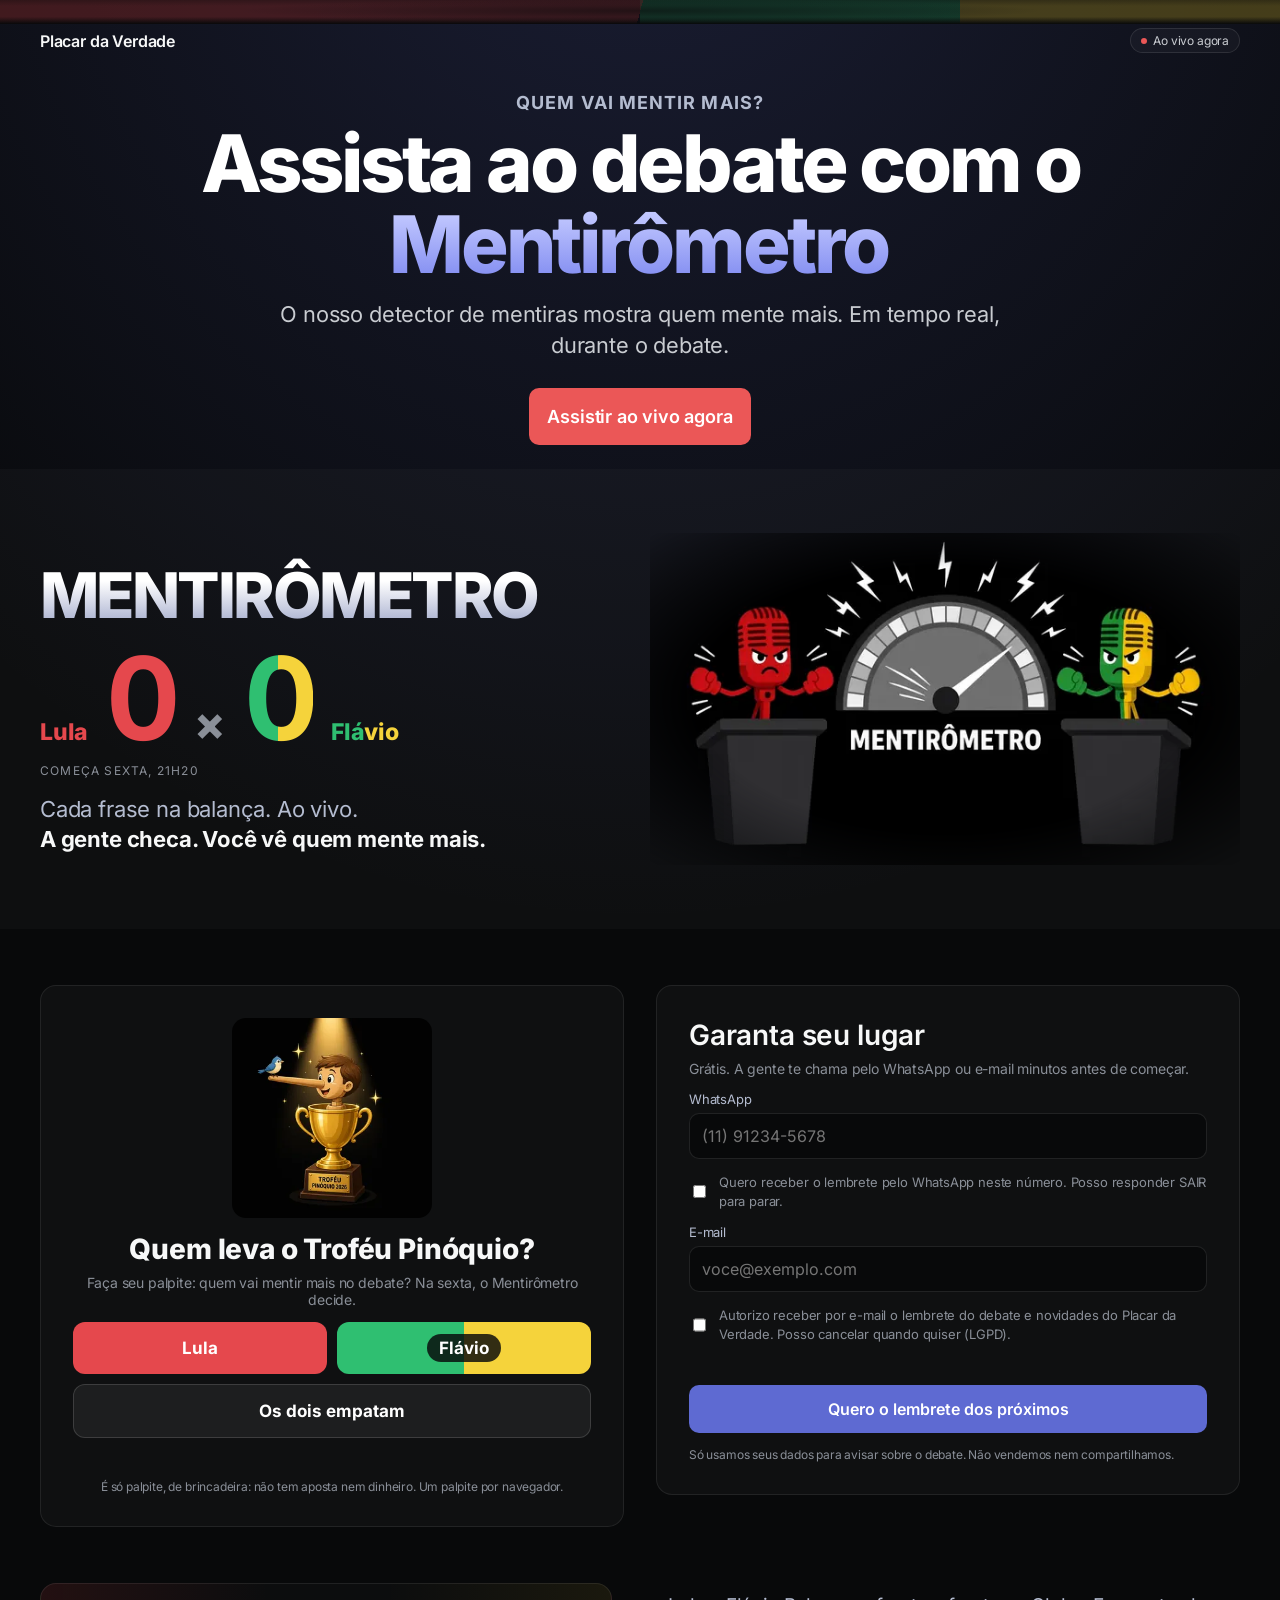
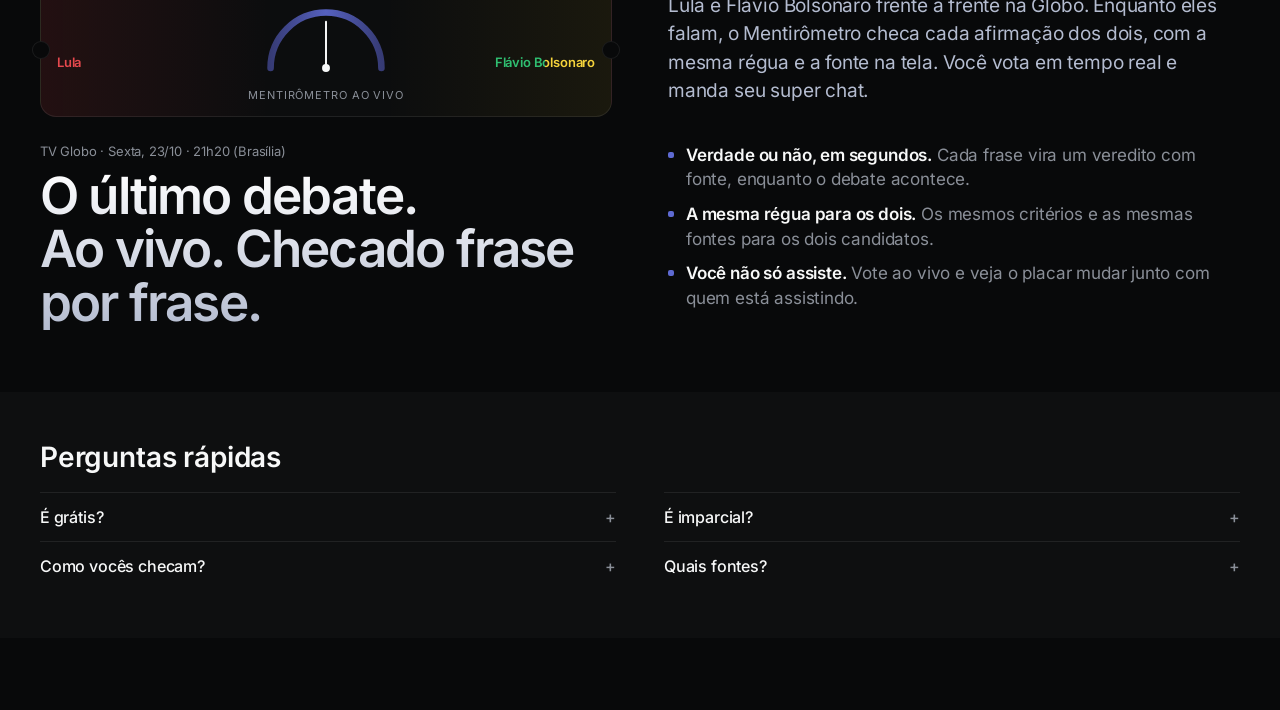
==== commit aa263e55: "Deploy landing versus (f07a9e0)" ====
--- a/landing/index.html
+++ b/landing/index.html
@@ -14,6 +14,8 @@
 <script src="./landing.config.js"></script>
 </head>
 <body>
+<div class="vsbg" id="vsbg" aria-hidden="true"><img class="l" src="./vs-lula.webp" width="670" height="640" alt="" decoding="async" fetchpriority="high"><img class="r" src="./vs-flavio.webp" width="1055" height="640" alt="" decoding="async"></div>
+<script>(function(){function f(){var c=document.getElementById('count'),b=document.getElementById('vsbg');if(!c||!b)return;b.style.height=Math.ceil(c.getBoundingClientRect().bottom+window.scrollY+24)+'px'}addEventListener('DOMContentLoaded',f);addEventListener('load',f);addEventListener('resize',f)})();</script>
 <main class="wrap">
   <header class="top"><a href="../" class="brand">Placar da Verdade</a><span class="pill"><i class="dot"></i><span id="pill">Sexta, 21h20</span></span></header>
   <section class="lead" aria-labelledby="lead-h1">
--- a/landing/landing.css
+++ b/landing/landing.css
@@ -179,3 +179,20 @@
 
 .lead { text-align: center; margin: 0 0 8px; }
 .lead + .bigcount { min-height: auto; margin-top: 0; padding-top: 18px; padding-bottom: 30px; }
+
+/* Versus background (top section) */
+body { position: relative; }
+.wrap { position: relative; z-index: 1; }
+.vsbg { position: absolute; left: 0; right: 0; top: 0; height: 100svh; overflow: hidden; pointer-events: none; z-index: 0;
+  background: linear-gradient(105deg, rgba(229,72,77,.5) 0 50%, transparent 50%),
+              linear-gradient(90deg, transparent 0 50%, rgba(47,191,113,.5) 50% 75%, rgba(245,211,59,.5) 75% 100%); }
+.vsbg::before { content: ""; position: absolute; inset: 0; background: rgba(8,9,10,.5); }
+.vsbg::after { content: ""; position: absolute; inset: 0; z-index: 2; background: radial-gradient(ellipse 42% 60% at 50% 45%, rgba(8,9,10,.55), transparent 75%), linear-gradient(to bottom, rgba(8,9,10,.3), transparent 25%, transparent 70%, #08090a); }
+.vsbg img { position: absolute; bottom: 0; height: min(78%, 640px); width: auto; z-index: 1; }
+.vsbg .l { left: max(-4vw, calc(50% - 760px)); }
+.vsbg .r { right: max(-14vw, calc(50% - 880px)); }
+@media (max-width: 760px) {
+  .vsbg img { height: 300px; bottom: auto; top: 150px; -webkit-mask-image: linear-gradient(to bottom, #000 60%, transparent); mask-image: linear-gradient(to bottom, #000 60%, transparent); }
+  .vsbg .l { left: -22vw; }
+  .vsbg .r { right: -44vw; }
+}
